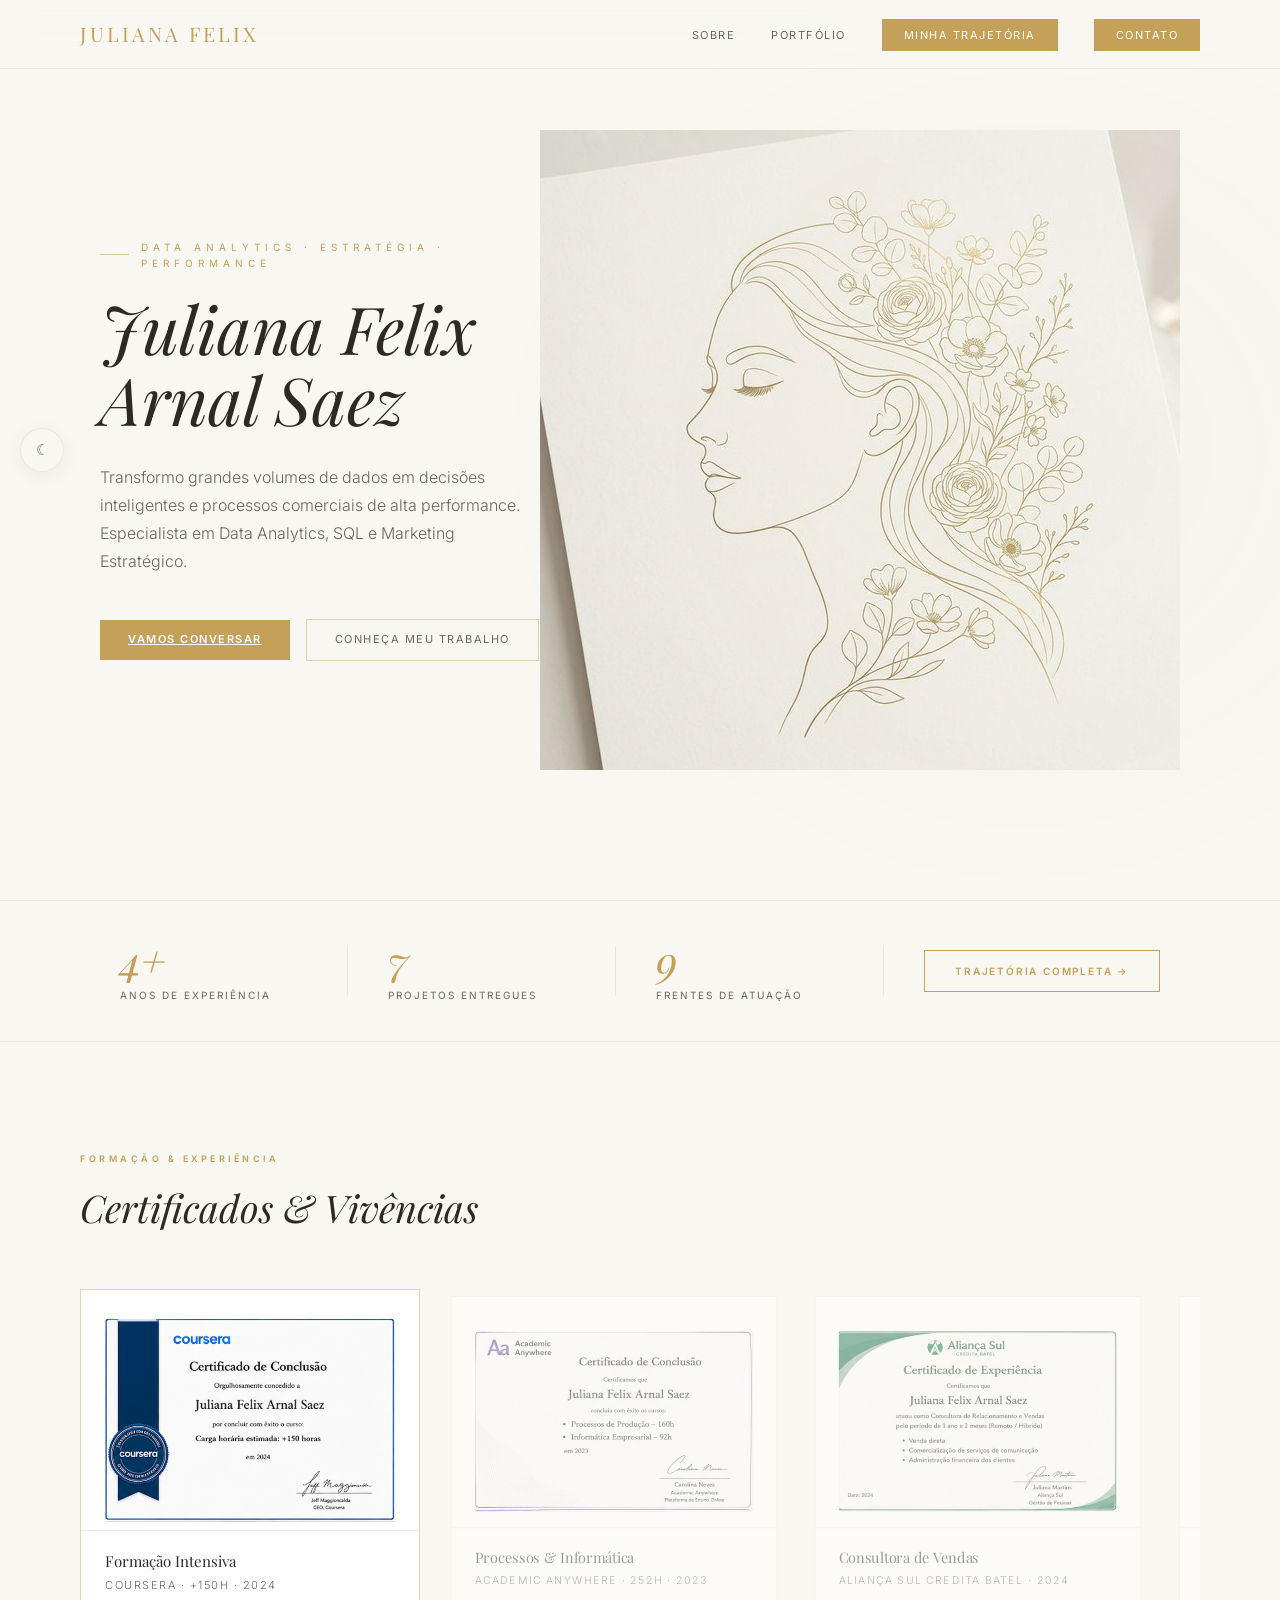
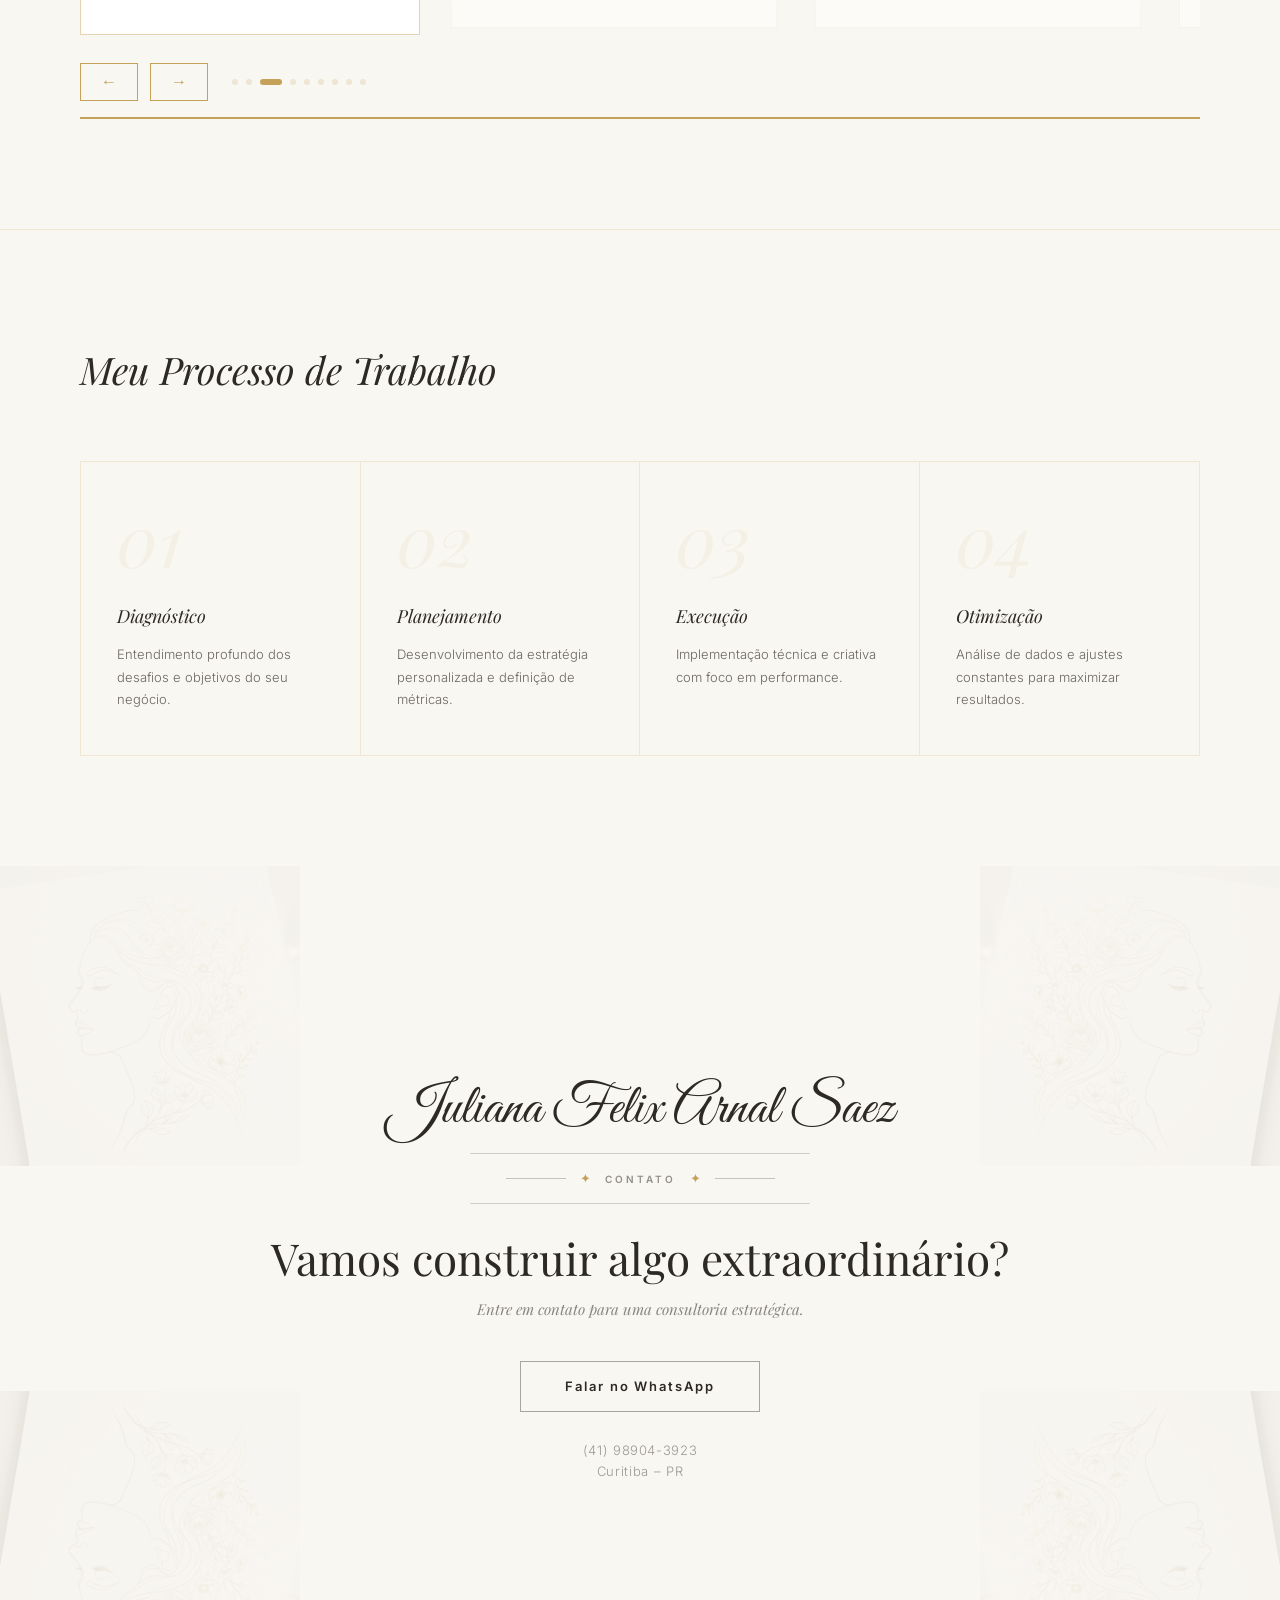
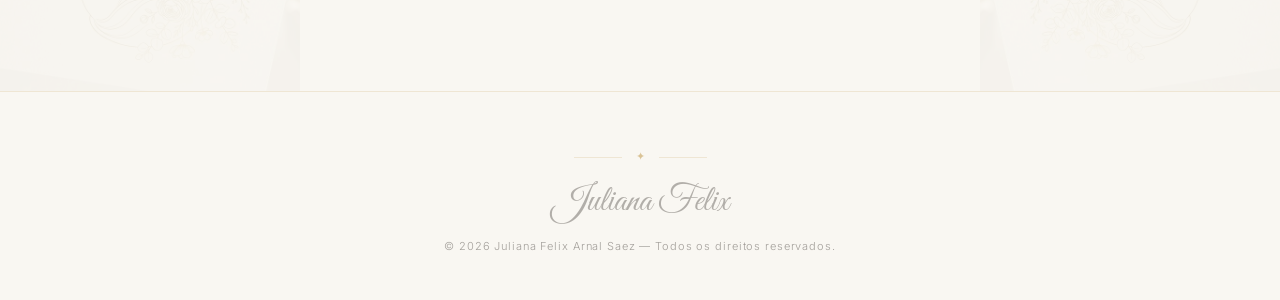
==== index.html @ a405912d "Initial commit: portfolio website Co-Authored-By: Claude Sonnet 4.6 <noreply@anthropic.com>" ====
<!DOCTYPE html>
<html lang="pt-br">
<head>
    <meta charset="UTF-8">
    <meta name="viewport" content="width=device-width, initial-scale=1.0">
    <title>Juliana Felix Arnal Saez | Data Analyst & Consultora Estratégica</title>
    <meta name="description" content="Portfólio Profissional de Juliana Felix Arnal Saez - Data Analyst, Marketing Digital e Operações Estratégicas.">
    
    <!-- Google Fonts -->
    <link rel="preconnect" href="https://fonts.googleapis.com">
    <link rel="preconnect" href="https://fonts.gstatic.com" crossorigin>
    <link href="https://fonts.googleapis.com/css2?family=Inter:wght@300;400;600&family=Playfair+Display:ital,wght@0,400;0,700;1,400&family=Great+Vibes&display=swap" rel="stylesheet">
    
    <link rel="stylesheet" href="style.css">
</head>
<body>
    <div id="preloader" class="preloader">
        <div class="preloader-panel">
            <div class="preloader-logo">JULIANA FELIX</div>
            <div class="preloader-art">
                <div class="preloader-ring"></div>
            </div>
            <h2 class="preloader-title">PORTFÓLIO</h2>
        </div>
    </div>
    <header id="header">
        <nav>
            <div class="logo">JULIANA FELIX</div>
            <ul class="nav-links">
                <li><a href="#" id="btn-sobre">Sobre</a></li>
                <li><a href="#" id="btn-portfolio">Portfólio</a></li>
                <li><a href="minha-trajetoria.html" class="btn-primary">Minha Trajetória</a></li>
                <li><a href="#contact" class="btn-primary">Contato</a></li>
            </ul>
            <div class="menu-toggle" id="mobile-menu">
                <span></span>
                <span></span>
                <span></span>
            </div>
        </nav>
    </header>
    <button id="theme-toggle" class="theme-toggle" aria-label="Alternar modo noturno">☾</button>

    <main>
        <!-- Hero Section -->
        <section id="home" class="hero">
            <div class="hero-content">
                <h2 class="subtitle">Data Analytics · Estratégia · Performance</h2>
                <h1>Juliana Felix Arnal Saez</h1>
                <p class="hero-description">Transformo grandes volumes de dados em decisões inteligentes e processos comerciais de alta performance. Especialista em Data Analytics, SQL e Marketing Estratégico.</p>
                <div class="hero-cta">
                    <a href="#contact" class="btn-primary">Vamos Conversar</a>
                    <a href="#" id="btn-atuacao-hero" class="btn-secondary">Conheça meu trabalho</a>
                </div>
            </div>
            <div class="hero-image">
                <img src="imagens/portfolio_bg_lineart.png" alt="Juliana Saez - Minimalist Art">
            </div>
        </section>

        <!-- Stats Banner -->
        <section id="about" class="stats-banner">
            <div class="container">
                <div class="stats-inner">
                    <div class="stat-item">
                        <span class="stat-number">4+</span>
                        <span class="stat-label">Anos de Experiência</span>
                    </div>
                    <div class="stat-divider"></div>
                    <div class="stat-item">
                        <span class="stat-number">7</span>
                        <span class="stat-label">Projetos Entregues</span>
                    </div>
                    <div class="stat-divider"></div>
                    <div class="stat-item">
                        <span class="stat-number">9</span>
                        <span class="stat-label">Frentes de Atuação</span>
                    </div>
                    <div class="stat-divider"></div>
                    <div class="stat-item stat-item--cta">
                        <a href="sobre.html" class="btn-about">Trajetória Completa &rarr;</a>
                    </div>
                </div>
            </div>
        </section>


        <!-- Projects Carousel Section -->
        <section id="projects" class="projects">
            <div class="container">
                <div class="section-header">
                    <span class="section-tag">Formação & Experiência</span>
                    <h2>Certificados & Vivências</h2>
                </div>
                <div class="carousel-container">
                    <div class="carousel-track" id="carousel-track">
                        <div class="carousel-slide" data-lightbox="imagens/image copy 9.png" data-caption="Google Data Analytics Professional Certificate">
                            <img src="imagens/image copy 9.png" alt="Google Data Analytics Professional Certificate">
                            <div class="slide-info">
                                <h3>Google Data Analytics</h3>
                                <p>Google · Professional Certificate · 2024</p>
                            </div>
                        </div>
                        <div class="carousel-slide" data-lightbox="imagens/image copy 2.png" data-caption="Power BI Avançado — 130,5h">
                            <img src="imagens/image copy 2.png" alt="Power BI Avançado">
                            <div class="slide-info">
                                <h3>Power BI Avançado</h3>
                                <p>Certificado · 130,5h · 2023</p>
                            </div>
                        </div>
                        <div class="carousel-slide" data-lightbox="imagens/image copy 10.png" data-caption="Formação Intensiva — Coursera +150h">
                            <img src="imagens/image copy 10.png" alt="Coursera — Formação Intensiva">
                            <div class="slide-info">
                                <h3>Formação Intensiva</h3>
                                <p>Coursera · +150h · 2024</p>
                            </div>
                        </div>
                        <div class="carousel-slide" data-lightbox="imagens/image copy 3.png" data-caption="Processos de Produção e Informática Empresarial">
                            <img src="imagens/image copy 3.png" alt="Processos de Produção e Informática Empresarial">
                            <div class="slide-info">
                                <h3>Processos & Informática</h3>
                                <p>Academic Anywhere · 252h · 2023</p>
                            </div>
                        </div>
                        <div class="carousel-slide" data-lightbox="imagens/image copy 5.png" data-caption="Consultora de Relacionamento e Vendas — Aliança Sul">
                            <img src="imagens/image copy 5.png" alt="Consultora de Relacionamento e Vendas — Aliança Sul">
                            <div class="slide-info">
                                <h3>Consultora de Vendas</h3>
                                <p>Aliança Sul Credita Batel · 2024</p>
                            </div>
                        </div>
                        <div class="carousel-slide" data-lightbox="imagens/image copy 6.png" data-caption="SDR & Atendimento Digital — AIBEAUTY">
                            <img src="imagens/image copy 6.png" alt="SDR e Atendimento — AIBEAUTY">
                            <div class="slide-info">
                                <h3>SDR & Atendimento Digital</h3>
                                <p>AIBEAUTY Inovação Online · 2024</p>
                            </div>
                        </div>
                        <div class="carousel-slide" data-lightbox="imagens/image copy 8.png" data-caption="Consultoria & Fechamento — ADB Turismo">
                            <img src="imagens/image copy 8.png" alt="Consultoria e Fechamento — ADB Turismo">
                            <div class="slide-info">
                                <h3>Consultoria & Fechamento</h3>
                                <p>ADB Turismo · Freelancer · 2024</p>
                            </div>
                        </div>
                        <div class="carousel-slide" data-lightbox="imagens/image copy 7.png" data-caption="Vendas Diretas — Jn Wave Company">
                            <img src="imagens/image copy 7.png" alt="Vendas Diretas — Jn Wave Company">
                            <div class="slide-info">
                                <h3>Vendas Diretas</h3>
                                <p>Jn Wave Company · Freelancer · 2024</p>
                            </div>
                        </div>
                        <div class="carousel-slide" data-lightbox="imagens/image copy 4.png" data-caption="Suporte Técnico — DBM Portão">
                            <img src="imagens/image copy 4.png" alt="Suporte Técnico — DBM Portão">
                            <div class="slide-info">
                                <h3>Suporte Técnico</h3>
                                <p>DBM Portão · 4 meses · 2024</p>
                            </div>
                        </div>
                    </div>
                    <div class="carousel-footer">
                        <div class="carousel-nav">
                            <button class="prev-btn" aria-label="Anterior">←</button>
                            <button class="next-btn" aria-label="Próximo">→</button>
                        </div>
                        <div class="carousel-dots" id="carousel-dots"></div>
                    </div>
                    <div class="carousel-progress-bar">
                        <div class="carousel-progress-fill" id="carousel-progress-fill"></div>
                    </div>
                </div>
            </div>
        </section>

        <!-- Process Section -->
        <section id="process" class="process">
            <div class="container">
                <div class="section-header">
                    <h2>Meu Processo de Trabalho</h2>
                </div>
                <div class="process-steps">
                    <div class="step">
                        <div class="step-number">01</div>
                        <h4>Diagnóstico</h4>
                        <p>Entendimento profundo dos desafios e objetivos do seu negócio.</p>
                    </div>
                    <div class="step">
                        <div class="step-number">02</div>
                        <h4>Planejamento</h4>
                        <p>Desenvolvimento da estratégia personalizada e definição de métricas.</p>
                    </div>
                    <div class="step">
                        <div class="step-number">03</div>
                        <h4>Execução</h4>
                        <p>Implementação técnica e criativa com foco em performance.</p>
                    </div>
                    <div class="step">
                        <div class="step-number">04</div>
                        <h4>Otimização</h4>
                        <p>Análise de dados e ajustes constantes para maximizar resultados.</p>
                    </div>
                </div>
            </div>
        </section>

        <!-- Contact Section -->
        <section id="contact" class="contact">
            <div class="contact-corner contact-corner--tl"></div>
            <div class="contact-corner contact-corner--tr"></div>
            <div class="contact-corner contact-corner--bl"></div>
            <div class="contact-corner contact-corner--br"></div>
            <div class="container">
                <div class="contact-card">
                    <p class="contact-signature">Juliana Felix Arnal Saez</p>
                    <div class="contact-rule"></div>
                    <div class="contact-ornament">
                        <span class="ornament-line"></span>
                        <span class="ornament-diamond">✦</span>
                        <span class="ornament-text">CONTATO</span>
                        <span class="ornament-diamond">✦</span>
                        <span class="ornament-line"></span>
                    </div>
                    <div class="contact-rule"></div>
                    <h2>Vamos construir algo extraordinário?</h2>
                    <p class="contact-subtitle">Entre em contato para uma consultoria estratégica.</p>
                    <div class="contact-links">
                        <a href="https://wa.me/5541989043923" class="btn-whatsapp">Falar no WhatsApp</a>
                        <div class="contact-info">
                            <p>(41) 98904-3923</p>
                            <p>Curitiba – PR</p>
                        </div>
                    </div>
                </div>
            </div>
        </section>
    </main>

    <footer class="site-footer">
        <div class="footer-inner">
            <div class="footer-ornament">
                <span class="ornament-line"></span>
                <span class="ornament-diamond">✦</span>
                <span class="ornament-line"></span>
            </div>
            <p class="footer-logo">Juliana Felix</p>
            <p class="footer-copy">&copy; 2026 Juliana Felix Arnal Saez &mdash; Todos os direitos reservados.</p>
        </div>
    </footer>

    <!-- Modal Sobre -->
    <div id="modal-sobre" class="modal-overlay sobre-overlay" role="dialog" aria-modal="true" aria-label="Sobre Juliana">
        <div class="sobre-panel">
            <button class="modal-close sobre-close" id="sobre-close" aria-label="Fechar">&times;</button>

            <!-- Hero -->
            <div class="sobre-hero sobre-anim">
                <span class="section-tag">Apresentação</span>
                <h1 class="sobre-name">Juliana Felix<br><em>Arnal Saez</em></h1>
                <p class="sobre-role">Data Analyst · Estrategista Comercial · Consultora</p>
                <p class="sobre-location">📍 Curitiba, PR</p>
                <div class="sobre-divider">
                    <span class="ornament-line"></span>
                    <span class="ornament-diamond">✦</span>
                    <span class="ornament-line"></span>
                </div>
            </div>

            <!-- Perfil -->
            <div class="sobre-section sobre-anim" style="--delay: 0.1s">
                <h2 class="sobre-section-title">Quem é Ju</h2>
                <p class="sobre-text">Profissional com uma combinação incomum: domina dados e tecnologia, mas nunca perdeu a habilidade de se conectar com pessoas. Analítica por natureza, detalhista por escolha e intensamente curiosa sobre como o mundo funciona.</p>
                <p class="sobre-text">Quando quer entender algo, raramente se satisfaz com respostas superficiais. Busca profundidade, avalia consequências antes de agir e toma decisões com cautela estratégica — uma postura que transforma informação em vantagem real.</p>
                <p class="sobre-text">Essa combinação entre <strong>sensibilidade interpessoal</strong> e <strong>raciocínio analítico</strong> é o que diferencia Ju no mercado: consegue tanto analisar um funil de dados quanto sustentar uma negociação difícil.</p>
            </div>

            <!-- Competências Técnicas -->
            <div class="sobre-section sobre-anim" style="--delay: 0.2s">
                <h2 class="sobre-section-title">Competências Técnicas</h2>
                <div class="sobre-tags">
                    <span class="sobre-tag sobre-tag--gold">Power BI Avançado</span>
                    <span class="sobre-tag sobre-tag--gold">Google Data Analytics</span>
                    <span class="sobre-tag">SQL & Banco de Dados</span>
                    <span class="sobre-tag">Excel Avançado</span>
                    <span class="sobre-tag">Python</span>
                    <span class="sobre-tag">ETL & Automação</span>
                    <span class="sobre-tag">Marketing Digital</span>
                    <span class="sobre-tag">Meta Ads · Google Ads</span>
                    <span class="sobre-tag">Canva & Design</span>
                    <span class="sobre-tag">CRM (Hubspot · Pipedrive)</span>
                </div>
            </div>

            <!-- Competências Humanas -->
            <div class="sobre-section sobre-anim" style="--delay: 0.3s">
                <h2 class="sobre-section-title">Competências Interpessoais</h2>
                <div class="sobre-tags">
                    <span class="sobre-tag sobre-tag--outline">Negociação & Persuasão</span>
                    <span class="sobre-tag sobre-tag--outline">SDR & Prospecção</span>
                    <span class="sobre-tag sobre-tag--outline">Retenção de Clientes</span>
                    <span class="sobre-tag sobre-tag--outline">Gestão de Relacionamento</span>
                    <span class="sobre-tag sobre-tag--outline">Análise de Objeções</span>
                    <span class="sobre-tag sobre-tag--outline">Suporte Técnico</span>
                    <span class="sobre-tag sobre-tag--outline">Cold Mail & Social Selling</span>
                </div>
            </div>

            <!-- Trajetória -->
            <div class="sobre-section sobre-anim" style="--delay: 0.4s">
                <h2 class="sobre-section-title">Trajetória Profissional</h2>
                <div class="stl">

                    <div class="stl-item stl-item--current">
                        <div class="stl-dot"></div>
                        <div class="stl-body">
                            <span class="stl-period">2024 — Presente</span>
                            <h4 class="stl-role">Data Analyst & Business Intelligence</h4>
                            <span class="stl-co">Consultoria Autônoma · Curitiba, PR</span>
                            <p>Dashboards em Power BI e Tableau, análise com SQL e Python, relatórios executivos e suporte à decisão baseada em dados.</p>
                            <div class="stl-chips"><span>Power BI</span><span>SQL</span><span>Tableau</span><span>Python</span></div>
                        </div>
                    </div>

                    <div class="stl-item">
                        <div class="stl-dot"></div>
                        <div class="stl-body">
                            <span class="stl-period">2024 · 1 ano e 2 meses</span>
                            <h4 class="stl-role">Consultora de Relacionamento e Vendas</h4>
                            <span class="stl-co">Aliança Sul Credita Batel · Curitiba, PR</span>
                            <p>Venda direta, comercialização de serviços de comunicação e administração financeira dos clientes.</p>
                            <div class="stl-chips"><span>Vendas</span><span>CRM</span><span>Financeiro</span></div>
                        </div>
                    </div>

                    <div class="stl-item">
                        <div class="stl-dot"></div>
                        <div class="stl-body">
                            <span class="stl-period">2024 · 7 meses</span>
                            <h4 class="stl-role">SDR & Atendimento Digital</h4>
                            <span class="stl-co">AIBEAUTY Inovação Online</span>
                            <p>Atendimento via chat, organização de leads, prospecção outbound e controle financeiro operacional.</p>
                            <div class="stl-chips"><span>SDR</span><span>Leads</span><span>Atendimento Digital</span></div>
                        </div>
                    </div>

                    <div class="stl-item">
                        <div class="stl-dot"></div>
                        <div class="stl-body">
                            <span class="stl-period">2024 · Freelancer</span>
                            <h4 class="stl-role">Consultoria & Fechamento</h4>
                            <span class="stl-co">ADB Turismo · Jn Wave Company</span>
                            <p>Consultoria de fechamento, cadastro de clientes e vendas diretas em turismo e varejo de moda.</p>
                            <div class="stl-chips"><span>Consultoria</span><span>Fechamento</span><span>E-commerce</span></div>
                        </div>
                    </div>

                    <div class="stl-item">
                        <div class="stl-dot"></div>
                        <div class="stl-body">
                            <span class="stl-period">2022 — 2024</span>
                            <h4 class="stl-role">Gestora de Vendas & Estratégia Comercial</h4>
                            <span class="stl-co">Setor Comercial · Curitiba, PR</span>
                            <p>Liderança de equipe SDR, playbook de vendas, gestão de pipeline no CRM. Taxa de fechamento elevada em mais de 30%.</p>
                            <div class="stl-chips"><span>Gestão</span><span>SDR</span><span>KPIs</span><span>CRM</span></div>
                        </div>
                    </div>

                    <div class="stl-item">
                        <div class="stl-dot"></div>
                        <div class="stl-body">
                            <span class="stl-period">2020 — 2022</span>
                            <h4 class="stl-role">Especialista em Marketing Digital</h4>
                            <span class="stl-co">Agência / Projetos Próprios</span>
                            <p>Campanhas pagas (Google Ads e Meta Ads), SEO, análise de performance e relatórios de ROI.</p>
                            <div class="stl-chips"><span>Google Ads</span><span>Meta Ads</span><span>SEO</span><span>Analytics</span></div>
                        </div>
                    </div>

                    <div class="stl-item">
                        <div class="stl-dot"></div>
                        <div class="stl-body">
                            <span class="stl-period">Contínuo</span>
                            <h4 class="stl-role">E-commerce & Marketplace</h4>
                            <span class="stl-co">Projetos próprios · Segmento Esportivo</span>
                            <p>Gestão de vendas online, otimização de anúncios em marketplaces (ML, Shopee, Amazon) e operações COD.</p>
                            <div class="stl-chips"><span>Marketplace</span><span>COD</span><span>Logística</span></div>
                        </div>
                    </div>

                    <div class="stl-item stl-item--last">
                        <div class="stl-dot"></div>
                        <div class="stl-body">
                            <span class="stl-period">Anterior</span>
                            <h4 class="stl-role">Retenção & Renegociação de Contratos</h4>
                            <span class="stl-co">Claro Brasil</span>
                            <p>Atendimento sob pressão, argumentação técnica e recuperação de clientes em risco de churn.</p>
                            <div class="stl-chips"><span>Retenção</span><span>Renegociação</span><span>Churn</span></div>
                        </div>
                    </div>

                </div>
            </div>

            <!-- Valores -->
            <div class="sobre-section sobre-anim" style="--delay: 0.5s">
                <h2 class="sobre-section-title">Valores & Forma de Pensar</h2>
                <div class="sobre-values">
                    <div class="value-card">
                        <span class="value-icon">◈</span>
                        <h4>Profundidade</h4>
                        <p>Prefere entender completamente a agir superficialmente. Cada decisão é precedida de análise real.</p>
                    </div>
                    <div class="value-card">
                        <span class="value-icon">◈</span>
                        <h4>Honestidade</h4>
                        <p>Valoriza crítica construtiva e transparência acima de validação vazia. Prefere a verdade difícil.</p>
                    </div>
                    <div class="value-card">
                        <span class="value-icon">◈</span>
                        <h4>Construção Sólida</h4>
                        <p>Pensa no longo prazo. Cada passo deve contribuir para algo maior e mais estável.</p>
                    </div>
                </div>
            </div>

            <!-- Lado pessoal -->
            <div class="sobre-section sobre-anim" style="--delay: 0.6s">
                <h2 class="sobre-section-title">Além do Trabalho</h2>
                <div class="sobre-personal">
                    <div class="personal-item">
                        <span class="personal-icon">🐱</span>
                        <div>
                            <h4>Tutora da Jujuzinha</h4>
                            <p>Apaixonada por gatos. Os animais ocupam um espaço especial na rotina e no coração.</p>
                        </div>
                    </div>
                    <div class="personal-item">
                        <span class="personal-icon">🎬</span>
                        <div>
                            <h4>Doramas & Histórias</h4>
                            <p>Fã de narrativas com profundidade emocional. Busca conexão e significado nas histórias que consome.</p>
                        </div>
                    </div>
                    <div class="personal-item">
                        <span class="personal-icon">🚀</span>
                        <div>
                            <h4>Ambição de Crescimento</h4>
                            <p>Tecnologia, trabalho remoto e independência financeira. A engenharia de software é o próximo horizonte.</p>
                        </div>
                    </div>
                </div>
            </div>

        </div>
    </div>

    <!-- Modal Portfólio / Quem Sou -->
    <div id="modal-portfolio" class="pf-overlay" role="dialog" aria-modal="true" aria-label="Portfólio Juliana Felix">
        <div class="pf-panel">
            <button class="pf-close" id="pf-close" aria-label="Fechar">&times;</button>

            <nav class="pf-sidebar">
                <div class="pf-sidebar-logo">JULIANA<br>FELIX</div>
                <ul class="pf-nav">
                    <li><a href="#pf-quem" class="pf-nav-link">Quem Sou</a></li>
                    <li><a href="#pf-skills" class="pf-nav-link">Especialidades</a></li>
                    <li><a href="#pf-timeline" class="pf-nav-link">Trajetória</a></li>
                    <li><a href="#pf-certs" class="pf-nav-link">Certificações</a></li>
                    <li><a href="#pf-valores" class="pf-nav-link">Valores</a></li>
                </ul>
                <a href="https://wa.me/5541989043923" class="pf-sidebar-cta" target="_blank">Falar no WhatsApp</a>
                <div class="pf-sidebar-info">
                    <span>Curitiba · PR</span>
                    <span>(41) 98904-3923</span>
                </div>
            </nav>

            <div class="pf-content" id="pf-content">

                <!-- Hero / Quem Sou -->
                <section class="pf-hero" id="pf-quem">
                    <div class="pf-hero-inner">

                        <!-- Foto -->
                        <div class="pf-hero-photo">
                            <div class="pf-photo-frame">
                                <img src="imagens/image copy.png" alt="Juliana Felix Arnal Saez" class="pf-photo">
                            </div>
                            <div class="pf-photo-caption">
                                <span class="pf-diamond">✦</span>
                                <span>Juliana Felix · Curitiba, PR</span>
                                <span class="pf-diamond">✦</span>
                            </div>
                        </div>

                        <!-- Texto -->
                        <div class="pf-hero-text">
                            <span class="pf-tag-label">Portfólio Profissional</span>
                            <h1 class="pf-name">Juliana Felix<br><em>Arnal Saez</em></h1>
                            <p class="pf-role">Data Analyst &nbsp;·&nbsp; Estrategista Comercial &nbsp;·&nbsp; Consultora</p>
                            <div class="pf-divider"><span></span><span class="pf-diamond">✦</span><span></span></div>
                            <p class="pf-bio">Profissional multidisciplinar com uma combinação incomum: domina dados e tecnologia, mas nunca perdeu a habilidade de se conectar com pessoas. Analítica por natureza, detalhista por escolha e intensamente curiosa sobre como o mundo funciona.</p>
                            <p class="pf-bio">Essa combinação entre <strong>sensibilidade interpessoal</strong> e <strong>raciocínio analítico</strong> é o diferencial: consegue tanto analisar um funil de dados quanto sustentar uma negociação difícil.</p>
                            <div class="pf-hero-facts">
                                <div class="pf-fact"><span class="pf-fact-icon">📍</span><span>Curitiba, PR</span></div>
                                <div class="pf-fact"><span class="pf-fact-icon">📞</span><span>(41) 98904-3923</span></div>
                                <div class="pf-fact"><span class="pf-fact-icon">🎓</span><span>Google Data Analytics · Microsoft Power BI</span></div>
                            </div>
                        </div>
                    </div>

                    <!-- Stats -->
                    <div class="pf-stats-row">
                        <div class="pf-stat"><span class="pf-stat-n">4+</span><span class="pf-stat-l">Anos de Experiência</span></div>
                        <div class="pf-stat"><span class="pf-stat-n">7</span><span class="pf-stat-l">Projetos Entregues</span></div>
                        <div class="pf-stat"><span class="pf-stat-n">9</span><span class="pf-stat-l">Frentes de Atuação</span></div>
                        <div class="pf-stat"><span class="pf-stat-n">5</span><span class="pf-stat-l">Certificações</span></div>
                    </div>
                </section>

                <!-- Especialidades -->
                <section class="pf-section" id="pf-skills">
                    <h2 class="pf-section-h">
                        <span class="pf-tag-label">Competências</span>
                        Especialidades & Ferramentas
                    </h2>

                    <div class="pf-block">
                        <h3 class="pf-sub-h">Domínio Técnico</h3>
                        <div class="pf-skill-bars">
                            <div class="pf-skill-row"><span class="pf-skill-name">SQL Avançado</span><div class="pf-skill-track"><div class="pf-skill-fill" data-w="90"></div></div><span class="pf-skill-pct">90%</span></div>
                            <div class="pf-skill-row"><span class="pf-skill-name">Power BI</span><div class="pf-skill-track"><div class="pf-skill-fill" data-w="88"></div></div><span class="pf-skill-pct">88%</span></div>
                            <div class="pf-skill-row"><span class="pf-skill-name">SDR & Vendas</span><div class="pf-skill-track"><div class="pf-skill-fill" data-w="87"></div></div><span class="pf-skill-pct">87%</span></div>
                            <div class="pf-skill-row"><span class="pf-skill-name">Data Analytics</span><div class="pf-skill-track"><div class="pf-skill-fill" data-w="85"></div></div><span class="pf-skill-pct">85%</span></div>
                            <div class="pf-skill-row"><span class="pf-skill-name">Marketing Digital</span><div class="pf-skill-track"><div class="pf-skill-fill" data-w="82"></div></div><span class="pf-skill-pct">82%</span></div>
                            <div class="pf-skill-row"><span class="pf-skill-name">Tableau</span><div class="pf-skill-track"><div class="pf-skill-fill" data-w="80"></div></div><span class="pf-skill-pct">80%</span></div>
                            <div class="pf-skill-row"><span class="pf-skill-name">Finanças Operacionais</span><div class="pf-skill-track"><div class="pf-skill-fill" data-w="75"></div></div><span class="pf-skill-pct">75%</span></div>
                            <div class="pf-skill-row"><span class="pf-skill-name">Python</span><div class="pf-skill-track"><div class="pf-skill-fill" data-w="70"></div></div><span class="pf-skill-pct">70%</span></div>
                        </div>
                    </div>

                    <div class="pf-block">
                        <h3 class="pf-sub-h">Ferramentas & Plataformas</h3>
                        <div class="pf-tags">
                            <span class="pf-tag pf-tag--gold">Power BI Avançado</span>
                            <span class="pf-tag pf-tag--gold">Google Data Analytics</span>
                            <span class="pf-tag">SQL & Banco de Dados</span>
                            <span class="pf-tag">Excel Avançado</span>
                            <span class="pf-tag">Python / Pandas</span>
                            <span class="pf-tag">ETL & Automação</span>
                            <span class="pf-tag">Meta Ads</span>
                            <span class="pf-tag">Google Ads</span>
                            <span class="pf-tag">Tableau</span>
                            <span class="pf-tag">Canva & Design</span>
                            <span class="pf-tag">HubSpot · Pipedrive</span>
                            <span class="pf-tag">PowerPoint</span>
                        </div>
                    </div>

                    <div class="pf-block">
                        <h3 class="pf-sub-h">Competências Interpessoais</h3>
                        <div class="pf-tags">
                            <span class="pf-tag pf-tag--outline">Negociação & Persuasão</span>
                            <span class="pf-tag pf-tag--outline">SDR & Prospecção Outbound</span>
                            <span class="pf-tag pf-tag--outline">Retenção de Clientes</span>
                            <span class="pf-tag pf-tag--outline">Gestão de Relacionamento</span>
                            <span class="pf-tag pf-tag--outline">Contorno de Objeções</span>
                            <span class="pf-tag pf-tag--outline">Suporte Técnico B2B</span>
                            <span class="pf-tag pf-tag--outline">Cold Mail & Social Selling</span>
                            <span class="pf-tag pf-tag--outline">Treinamento de Equipes</span>
                        </div>
                    </div>
                </section>

                <!-- Trajetória -->
                <section class="pf-section" id="pf-timeline">
                    <h2 class="pf-section-h">
                        <span class="pf-tag-label">Experiência</span>
                        Trajetória Profissional
                    </h2>

                    <div class="pf-exp">

                        <div class="pf-exp-item pf-exp-item--current">
                            <div class="pf-exp-dot"></div>
                            <div class="pf-exp-body">
                                <span class="pf-exp-period">2024 — Presente</span>
                                <h3 class="pf-exp-role">Data Analyst & Business Intelligence</h3>
                                <span class="pf-exp-co">Consultoria Autônoma · Curitiba, PR</span>
                                <p>Dashboards estratégicos em Power BI e Tableau. Análise com SQL e Python, relatórios executivos e suporte à decisão baseada em dados para clientes de diferentes setores.</p>
                                <div class="pf-exp-tags"><span>Power BI</span><span>SQL</span><span>Tableau</span><span>Python</span><span>Data Analytics</span></div>
                            </div>
                        </div>

                        <div class="pf-exp-item">
                            <div class="pf-exp-dot"></div>
                            <div class="pf-exp-body">
                                <span class="pf-exp-period">2024 · 1 ano e 2 meses</span>
                                <h3 class="pf-exp-role">Consultora de Relacionamento e Vendas</h3>
                                <span class="pf-exp-co">Aliança Sul Credita Batel · Curitiba, PR</span>
                                <p>Venda direta, comercialização de serviços de comunicação e administração financeira de clientes. Construção de carteira e estratégias de fechamento.</p>
                                <div class="pf-exp-tags"><span>Vendas</span><span>CRM</span><span>Relacionamento</span><span>Financeiro</span></div>
                            </div>
                        </div>

                        <div class="pf-exp-item">
                            <div class="pf-exp-dot"></div>
                            <div class="pf-exp-body">
                                <span class="pf-exp-period">2024 · 7 meses</span>
                                <h3 class="pf-exp-role">SDR & Atendimento Digital</h3>
                                <span class="pf-exp-co">AIBEAUTY Inovação Online</span>
                                <p>Prospecção outbound, organização de leads e controle financeiro operacional. Implementação de fluxos de qualificação e cadências de SDR.</p>
                                <div class="pf-exp-tags"><span>SDR</span><span>Prospecção</span><span>Leads</span><span>Atendimento Digital</span></div>
                            </div>
                        </div>

                        <div class="pf-exp-item">
                            <div class="pf-exp-dot"></div>
                            <div class="pf-exp-body">
                                <span class="pf-exp-period">2024 · Freelancer</span>
                                <h3 class="pf-exp-role">Consultoria & Fechamento</h3>
                                <span class="pf-exp-co">ADB Turismo · Jn Wave Company</span>
                                <p>Consultoria de fechamento e vendas diretas em turismo e varejo de moda. Gestão de operações COD e logística.</p>
                                <div class="pf-exp-tags"><span>Consultoria</span><span>Fechamento</span><span>E-commerce</span><span>COD</span></div>
                            </div>
                        </div>

                        <div class="pf-exp-item">
                            <div class="pf-exp-dot"></div>
                            <div class="pf-exp-body">
                                <span class="pf-exp-period">2022 — 2024</span>
                                <h3 class="pf-exp-role">Gestora de Vendas & Estratégia Comercial</h3>
                                <span class="pf-exp-co">Setor Comercial · Curitiba, PR</span>
                                <p>Liderança de equipe SDR, playbook de vendas e gestão de pipeline no CRM. Processos analíticos que elevaram a taxa de fechamento em mais de 30%.</p>
                                <div class="pf-exp-tags"><span>Gestão de Times</span><span>SDR</span><span>KPIs</span><span>CRM</span><span>Playbook</span></div>
                            </div>
                        </div>

                        <div class="pf-exp-item">
                            <div class="pf-exp-dot"></div>
                            <div class="pf-exp-body">
                                <span class="pf-exp-period">2020 — 2022</span>
                                <h3 class="pf-exp-role">Especialista em Marketing Digital</h3>
                                <span class="pf-exp-co">Agência / Projetos Próprios</span>
                                <p>Gestão de campanhas pagas (Google Ads e Meta Ads), SEO e análise de performance. Relatórios de ROI e otimização de funil com base em dados de comportamento.</p>
                                <div class="pf-exp-tags"><span>Google Ads</span><span>Meta Ads</span><span>SEO</span><span>Analytics</span><span>ROI</span></div>
                            </div>
                        </div>

                        <div class="pf-exp-item pf-exp-item--last">
                            <div class="pf-exp-dot"></div>
                            <div class="pf-exp-body">
                                <span class="pf-exp-period">Início de Carreira</span>
                                <h3 class="pf-exp-role">Retenção & Renegociação de Contratos</h3>
                                <span class="pf-exp-co">Claro Brasil</span>
                                <p>Atendimento sob pressão, argumentação técnica e recuperação de clientes em risco de churn. Base sólida em negociação que sustenta toda a trajetória.</p>
                                <div class="pf-exp-tags"><span>Retenção</span><span>Renegociação</span><span>Churn</span><span>Atendimento</span></div>
                            </div>
                        </div>

                    </div>
                </section>

                <!-- Certificações -->
                <section class="pf-section" id="pf-certs">
                    <h2 class="pf-section-h">
                        <span class="pf-tag-label">Formação</span>
                        Certificações & Educação
                    </h2>
                    <div class="pf-certs-grid">

                        <div class="pf-cert">
                            <div class="pf-cert-logo pf-cert-logo--g">G</div>
                            <div class="pf-cert-info">
                                <h3>Google Data Analytics</h3>
                                <span class="pf-cert-issuer">Google / Coursera · 2024</span>
                                <p>Certificação profissional cobrindo todo o ciclo de análise de dados: coleta, limpeza, análise, visualização e comunicação de insights com SQL, R e Tableau.</p>
                            </div>
                            <span class="pf-cert-badge">Certificado</span>
                        </div>

                        <div class="pf-cert">
                            <div class="pf-cert-logo pf-cert-logo--m">M</div>
                            <div class="pf-cert-info">
                                <h3>Power BI Avançado</h3>
                                <span class="pf-cert-issuer">Microsoft Learn · 130,5h · 2023</span>
                                <p>Modelagem de dados, linguagem DAX, criação de visuais interativos e publicação de relatórios no Power BI Service.</p>
                            </div>
                            <span class="pf-cert-badge">Certificado</span>
                        </div>

                        <div class="pf-cert">
                            <div class="pf-cert-logo pf-cert-logo--c">C</div>
                            <div class="pf-cert-info">
                                <h3>Formação Intensiva</h3>
                                <span class="pf-cert-issuer">Coursera · +150h · 2024</span>
                                <p>Programa intensivo cobrindo múltiplas disciplinas de tecnologia, dados e negócios com foco em aplicação prática no mercado.</p>
                            </div>
                            <span class="pf-cert-badge">Certificado</span>
                        </div>

                        <div class="pf-cert">
                            <div class="pf-cert-logo pf-cert-logo--a">A</div>
                            <div class="pf-cert-info">
                                <h3>Processos & Informática Empresarial</h3>
                                <span class="pf-cert-issuer">Academic Anywhere · 252h · 2023</span>
                                <p>Formação abrangente em processos de produção e ferramentas de informática aplicadas ao ambiente corporativo.</p>
                            </div>
                            <span class="pf-cert-badge">Certificado</span>
                        </div>

                        <div class="pf-cert">
                            <div class="pf-cert-logo pf-cert-logo--f">f</div>
                            <div class="pf-cert-info">
                                <h3>Meta Social Media Marketing</h3>
                                <span class="pf-cert-issuer">Meta / Coursera</span>
                                <p>Estratégia e gestão de anúncios Meta com foco em segmentação, criativo, análise de métricas e otimização de campanhas de performance.</p>
                            </div>
                            <span class="pf-cert-badge">Certificado</span>
                        </div>

                    </div>
                </section>

                <!-- Valores & Pessoal -->
                <section class="pf-section" id="pf-valores">
                    <h2 class="pf-section-h">
                        <span class="pf-tag-label">Identidade</span>
                        Valores & Forma de Pensar
                    </h2>
                    <div class="pf-values-grid">
                        <div class="pf-value"><span class="pf-value-icon">◈</span><h4>Profundidade</h4><p>Prefere entender completamente a agir superficialmente. Cada decisão é precedida de análise real e mapeamento de consequências.</p></div>
                        <div class="pf-value"><span class="pf-value-icon">◈</span><h4>Honestidade</h4><p>Valoriza crítica construtiva e transparência acima de validação vazia. Prefere a verdade difícil à confortável ilusão.</p></div>
                        <div class="pf-value"><span class="pf-value-icon">◈</span><h4>Construção Sólida</h4><p>Pensa no longo prazo. Cada passo deve contribuir para algo maior, mais estável e de impacto duradouro.</p></div>
                        <div class="pf-value"><span class="pf-value-icon">◈</span><h4>Ambição com Propósito</h4><p>Tecnologia, trabalho remoto e independência financeira são metas concretas. Engenharia de software é o próximo horizonte.</p></div>
                    </div>

                    <div class="pf-personal">
                        <div class="pf-personal-item"><span class="pf-personal-icon">🐱</span><div><h4>Tutora da Jujuzinha</h4><p>Apaixonada por gatos. Os animais ocupam um espaço especial na rotina e no coração.</p></div></div>
                        <div class="pf-personal-item"><span class="pf-personal-icon">🎬</span><div><h4>Doramas & Histórias</h4><p>Fã de narrativas com profundidade emocional. Busca conexão e significado nas histórias que consome.</p></div></div>
                        <div class="pf-personal-item"><span class="pf-personal-icon">🚀</span><div><h4>Ambição de Crescimento</h4><p>Tecnologia, trabalho remoto e independência financeira. A engenharia de software é o próximo horizonte.</p></div></div>
                    </div>

                    <div class="pf-footer-cta">
                        <div class="pf-divider"><span></span><span class="pf-diamond">✦</span><span></span></div>
                        <h3>Vamos construir algo extraordinário?</h3>
                        <a href="https://wa.me/5541989043923" class="btn-primary" target="_blank" style="display:inline-block;margin-top:20px;font-size:12px;letter-spacing:2px;">Falar no WhatsApp</a>
                    </div>
                </section>

            </div>
        </div>
    </div>

    <!-- Lightbox -->
    <div id="lightbox" class="lightbox-overlay" role="dialog" aria-modal="true">
        <button class="lightbox-close" id="lightbox-close" aria-label="Fechar">&times;</button>
        <img id="lightbox-img" src="" alt="">
        <p id="lightbox-caption" class="lightbox-caption"></p>
    </div>


    <script src="script.js"></script>
</body>
</html>
---- style.css ----
:root {
    --bg-color: #F9F7F2;
    --primary: #C5A059;
    --primary-dark: #A68446;
    --text-main: #2D2926;
    --text-muted: #6B6661;
    --white: #FFFFFF;
    --border: rgba(197, 160, 89, 0.2);
    --transition: all 0.4s cubic-bezier(0.165, 0.84, 0.44, 1);
}

* {
    margin: 0;
    padding: 0;
    box-sizing: border-box;
}

html {
    scroll-behavior: smooth;
}

body {
    background-color: var(--bg-color);
    color: var(--text-main);
    font-family: 'Inter', sans-serif;
    line-height: 1.6;
    font-weight: 300;
}

h1, h2, h3, h4 {
    font-family: 'Playfair Display', serif;
    font-weight: 400;
    color: var(--text-main);
}

.container {
    max-width: 1200px;
    margin: 0 auto;
    padding: 0 40px;
}

/* ── Preloader ────────────────────────────────────── */
.preloader {
    position: fixed;
    inset: 0;
    z-index: 9999;
    background: #110f0d;
    display: flex;
    align-items: center;
    justify-content: center;
    transition: opacity 0.6s ease, visibility 0.6s ease;
}

.preloader.hidden {
    opacity: 0;
    visibility: hidden;
    pointer-events: none;
}

.preloader-panel {
    text-align: center;
}

.preloader-logo {
    font-family: 'Playfair Display', serif;
    font-size: 13px;
    letter-spacing: 0.4em;
    color: rgba(197, 160, 89, 0.6);
    text-transform: uppercase;
    margin-bottom: 28px;
}

.preloader-art {
    width: 48px;
    height: 48px;
    margin: 0 auto 24px;
}

.preloader-ring {
    width: 48px;
    height: 48px;
    border: 1px solid rgba(197, 160, 89, 0.15);
    border-top-color: #C5A059;
    border-radius: 50%;
    animation: spin 1.2s linear infinite;
}

@keyframes spin {
    to { transform: rotate(360deg); }
}

.preloader-title {
    font-family: 'Inter', sans-serif;
    font-size: 10px;
    letter-spacing: 0.5em;
    color: rgba(255, 255, 255, 0.2);
    font-weight: 300;
}

/* ── Header & Nav ─────────────────────────────────── */
header {
    position: fixed;
    top: 0;
    left: 0;
    width: 100%;
    z-index: 1000;
    padding: 18px 0;
    background: rgba(249, 247, 242, 0.88);
    backdrop-filter: blur(16px);
    -webkit-backdrop-filter: blur(16px);
    border-bottom: 1px solid var(--border);
    transition: var(--transition);
}

nav {
    max-width: 1200px;
    margin: 0 auto;
    display: flex;
    justify-content: space-between;
    align-items: center;
    padding: 0 40px;
}

.logo {
    font-family: 'Playfair Display', serif;
    font-size: 20px;
    letter-spacing: 3px;
    color: var(--primary);
    text-transform: uppercase;
}

.nav-links {
    display: flex;
    list-style: none;
    align-items: center;
    gap: 36px;
}

.nav-links .btn-primary {
    padding: 9px 22px;
    border-radius: 0;
}

.nav-links a {
    text-decoration: none;
    color: var(--text-muted);
    font-size: 11px;
    text-transform: uppercase;
    letter-spacing: 1.5px;
    transition: color 0.25s ease;
    font-weight: 400;
}

.nav-links a:hover {
    color: var(--primary);
}

.btn-primary {
    background-color: var(--primary);
    color: var(--white) !important;
    padding: 11px 28px;
    border-radius: 0;
    transition: background-color 0.25s ease;
    font-size: 11px;
    letter-spacing: 1.5px;
    text-transform: uppercase;
    font-weight: 600;
}

.btn-primary:hover {
    background-color: var(--primary-dark);
}

.menu-toggle {
    display: none;
}

.theme-toggle {
    position: fixed;
    left: 20px;
    top: 50%;
    transform: translateY(-50%);
    width: 44px;
    height: 44px;
    border: 1px solid rgba(197, 160, 89, 0.2);
    border-radius: 50%;
    background-color: var(--bg-color);
    color: var(--text-muted);
    display: grid;
    place-items: center;
    z-index: 1200;
    cursor: pointer;
    transition: var(--transition);
    font-size: 15px;
    box-shadow: 0 4px 20px rgba(0, 0, 0, 0.06);
}

.theme-toggle:hover {
    background-color: var(--primary);
    color: var(--white);
    border-color: var(--primary);
}

body.dark-mode {
    --bg-color: #110f0d;
    --primary: #d2b573;
    --primary-dark: #ac8a3b;
    --text-main: #f6f1e7;
    --text-muted: #c9c2b9;
    --white: #faf7f2;
    --border: rgba(210, 181, 115, 0.18);
    background-color: #110f0d;
    color: var(--text-main);
}

body.dark-mode header {
    background: rgba(17, 14, 10, 0.96);
    border-bottom-color: rgba(210, 181, 115, 0.12);
}

body.dark-mode .preloader {
    background: #110f0d;
}

body.dark-mode .stats-banner {
    background: #110f0d;
    border-color: rgba(210, 181, 115, 0.12);
}

body.dark-mode .process {
    background: #110f0d;
    border-top-color: rgba(210, 181, 115, 0.12);
}

body.dark-mode .step {
    border-right-color: rgba(210, 181, 115, 0.1);
    border-bottom-color: rgba(210, 181, 115, 0.1);
}

body.dark-mode .step:hover {
    background: rgba(197, 160, 89, 0.04);
}

body.dark-mode .step h4,
body.dark-mode .step p {
    color: var(--text-main);
}

body.dark-mode .step p {
    color: var(--text-muted);
}

body.dark-mode .nav-links a {
    color: var(--text-main);
}

body.dark-mode .nav-links a:hover,
body.dark-mode .nav-links a:hover {
    color: var(--primary);
}

body.dark-mode .btn-secondary {
    border-color: rgba(210, 181, 115, 0.6);
    color: var(--text-main);
}

body.dark-mode .btn-secondary:hover {
    background-color: var(--primary);
    color: var(--white);
}

body.dark-mode .content-details,
body.dark-mode .trajectory-card,
body.dark-mode .service-card {
    background-color: #181511;
}

body.dark-mode .services {
    background-color: #14110f;
}

body.dark-mode .service-card:hover {
    background-color: #221f1b;
}

body.dark-mode .internal-hero {
    background: linear-gradient(180deg, rgba(210, 181, 115, 0.08) 0%, rgba(17, 14, 10, 0) 100%);
}

body.dark-mode .theme-toggle {
    background-color: #1c1915;
    color: var(--white);
    border-color: rgba(210, 181, 115, 0.25);
}

/* ── Hero Section ─────────────────────────────────── */
.hero {
    height: 100vh;
    min-height: 700px;
    display: flex;
    align-items: center;
    justify-content: space-between;
    padding: 0 100px;
    overflow: hidden;
    position: relative;
}

.hero::before {
    content: '';
    position: absolute;
    inset: 0;
    background: radial-gradient(ellipse 60% 80% at 80% 50%, rgba(197, 160, 89, 0.04) 0%, transparent 70%);
    pointer-events: none;
}

.hero-content {
    flex: 1;
    max-width: 580px;
    position: relative;
    z-index: 1;
}

.subtitle {
    text-transform: uppercase;
    font-size: 10px;
    letter-spacing: 5px;
    color: var(--primary);
    margin-bottom: 22px;
    display: flex;
    align-items: center;
    gap: 12px;
    font-family: 'Inter', sans-serif;
    font-weight: 400;
}

.subtitle::before {
    content: '';
    display: block;
    width: 32px;
    height: 1px;
    background: var(--primary);
    opacity: 0.6;
}

.hero h1 {
    font-size: 66px;
    line-height: 1.08;
    margin-bottom: 28px;
    font-family: 'Playfair Display', serif;
    font-weight: 400;
    font-style: italic;
    color: var(--text-main);
}

.hero-description {
    font-size: 16px;
    color: var(--text-muted);
    margin-bottom: 44px;
    line-height: 1.75;
    max-width: 480px;
    font-weight: 300;
}

.hero-cta {
    display: flex;
    gap: 16px;
    align-items: center;
}

.btn-secondary {
    border: 1px solid rgba(197, 160, 89, 0.45);
    padding: 11px 28px;
    text-decoration: none;
    color: var(--text-muted);
    transition: all 0.25s ease;
    font-size: 11px;
    letter-spacing: 1.5px;
    text-transform: uppercase;
    font-family: 'Inter', sans-serif;
    font-weight: 400;
}

.btn-secondary:hover {
    border-color: var(--primary);
    color: var(--primary);
}

.hero-image {
    flex: 1;
    display: flex;
    justify-content: flex-end;
    position: relative;
    z-index: 1;
}

.hero-image img {
    max-height: 78vh;
    opacity: 0.75;
    mix-blend-mode: multiply;
}

body.dark-mode .hero-image img {
    mix-blend-mode: normal;
    opacity: 0.55;
}

/* ── Sections Common ──────────────────────────────── */
section {
    padding: 110px 0;
    opacity: 0;
}

section.fade-in {
    opacity: 1;
}

.section-tag {
    text-transform: uppercase;
    font-size: 9px;
    letter-spacing: 3.5px;
    color: var(--primary);
    display: block;
    margin-bottom: 12px;
    font-family: 'Inter', sans-serif;
    font-weight: 600;
}

.section-header h2 {
    font-size: 38px;
    margin-bottom: 50px;
    font-style: italic;
}

/* Skills Tags (Visual Spans on About) */
.skills-tags {
    display: flex;
    flex-wrap: wrap;
    gap: 10px;
    margin-top: 30px;
}

.skills-tags span {
    border: 1px solid var(--border);
    padding: 6px 16px;
    font-size: 12px;
    text-transform: uppercase;
    letter-spacing: 1px;
    color: var(--primary);
    background-color: rgba(197, 160, 89, 0.03);
    border-radius: 0;
}

/* Services Tag Cloud (Nuvem de Serviços) — Editorial Dark Stage */
.services-tag-cloud {
    display: flex;
    flex-wrap: wrap;
    gap: 14px 18px;
    justify-content: center;
    align-items: center;
    max-width: 900px;
    margin: 50px auto 0 auto;
    padding: 0 10px 20px;
}

.cloud-tag {
    text-decoration: none;
    border-radius: 2px;
    color: rgba(255, 255, 255, 0.5);
    transition: all 0.35s cubic-bezier(0.165, 0.84, 0.44, 1);
    background-color: transparent;
    display: inline-block;
    line-height: 1.3;
    position: relative;
    overflow: hidden;
}

.cloud-tag::after {
    content: '';
    position: absolute;
    bottom: 0;
    left: 0;
    width: 0;
    height: 1px;
    background-color: var(--primary);
    transition: width 0.4s cubic-bezier(0.165, 0.84, 0.44, 1);
}

.cloud-tag:hover::after {
    width: 100%;
}

.cloud-tag:hover {
    color: #C5A059 !important;
    transform: translateY(-3px);
    text-shadow: 0 0 20px rgba(197, 160, 89, 0.4);
}

.cloud-tag.size-lg {
    font-size: 26px;
    font-weight: 300;
    padding: 10px 20px;
    color: rgba(255, 255, 255, 0.85);
    font-family: 'Playfair Display', serif;
    letter-spacing: 0.5px;
}

.cloud-tag.size-md {
    font-size: 13px;
    font-weight: 400;
    padding: 8px 16px;
    color: rgba(255, 255, 255, 0.45);
    font-family: 'Inter', sans-serif;
    text-transform: uppercase;
    letter-spacing: 2px;
    border: 1px solid rgba(197, 160, 89, 0.2);
}

.cloud-tag.size-sm {
    font-size: 10px;
    font-weight: 300;
    padding: 6px 12px;
    color: rgba(255, 255, 255, 0.28);
    font-family: 'Inter', sans-serif;
    text-transform: uppercase;
    letter-spacing: 2.5px;
    border: 1px solid rgba(197, 160, 89, 0.08);
}

/* Internal Pages Styling */
.internal-page {
    background-color: var(--bg-color);
}

.internal-page header {
    background: rgba(249, 247, 242, 0.95);
}

.internal-hero {
    padding: 160px 0 60px 0;
    background: linear-gradient(180deg, rgba(197, 160, 89, 0.06) 0%, rgba(249, 247, 242, 0) 100%);
    border-bottom: 1px solid var(--border);
    opacity: 1 !important; /* Prevenir problemas com fade-in */
    transform: none !important;
}

.internal-hero .section-tag {
    font-weight: 600;
    margin-bottom: 15px;
}

.internal-hero h1 {
    font-size: 48px;
    margin-bottom: 20px;
    line-height: 1.2;
}

.internal-hero .hero-description {
    font-size: 18px;
    color: var(--text-muted);
    max-width: 800px;
    margin-bottom: 0;
}

.content-details {
    padding: 80px 0;
    background-color: var(--white);
    opacity: 1 !important; /* Prevenir problemas com fade-in */
    transform: none !important;
}

.details-grid {
    max-width: 850px;
    margin: 0 auto;
}

.details-text {
    font-size: 16px;
    color: var(--text-main);
    line-height: 1.8;
    font-weight: 300;
}

.details-text h3 {
    font-size: 24px;
    margin-top: 45px;
    margin-bottom: 15px;
    color: var(--text-main);
    font-family: 'Playfair Display', serif;
    display: flex;
    align-items: center;
    gap: 12px;
}

.details-text h3::before {
    content: "";
    display: inline-block;
    width: 6px;
    height: 6px;
    background-color: var(--primary);
    border-radius: 50%;
}

.details-text p {
    margin-bottom: 25px;
    color: var(--text-muted);
}

.details-text ul {
    margin-bottom: 35px;
    list-style-type: none;
}

.details-text ul li {
    margin-bottom: 12px;
    position: relative;
    padding-left: 24px;
    color: var(--text-muted);
}

.details-text ul li::before {
    content: "·";
    color: var(--primary);
    font-weight: bold;
    position: absolute;
    left: 0;
    font-size: 24px;
    top: -4px;
}

.details-text .highlight-box {
    background-color: var(--bg-color);
    border-left: 4px solid var(--primary);
    padding: 30px;
    margin: 40px 0;
}

.details-text .highlight-box h4 {
    font-size: 15px;
    margin-bottom: 12px;
    font-weight: 600;
    color: var(--text-main);
    font-family: 'Inter', sans-serif;
    text-transform: uppercase;
    letter-spacing: 1px;
}

.details-text .highlight-box p {
    margin-bottom: 0;
    font-style: italic;
    font-size: 15px;
}

.trajectory-grid {
    display: grid;
    grid-template-columns: repeat(3, minmax(220px, 1fr));
    gap: 24px;
    margin-top: 25px;
}

.trajectory-card {
    border: 1px solid rgba(197, 160, 89, 0.15);
    background-color: var(--bg-color);
    padding: 22px;
    display: flex;
    flex-direction: column;
    gap: 16px;
}

.trajectory-card img {
    width: 100%;
    height: 180px;
    object-fit: cover;
    display: block;
}

.trajectory-card strong {
    font-size: 16px;
    color: var(--text-main);
    display: block;
}

.video-wrapper {
    position: relative;
    padding-bottom: 56.25%;
    height: 0;
    overflow: hidden;
    border: 1px solid rgba(197, 160, 89, 0.15);
    border-radius: 6px;
    margin-bottom: 40px;
}

.video-wrapper iframe,
.video-wrapper video {
    position: absolute;
    top: 0;
    left: 0;
    width: 100%;
    height: 100%;
}

.back-nav {
    margin-top: 60px;
    border-top: 1px solid var(--border);
    padding-top: 40px;
}

.trajectory-grid {
    display: grid;
    grid-template-columns: repeat(3, minmax(220px, 1fr));
    gap: 24px;
    margin-top: 25px;
}

.trajectory-card {
    border: 1px solid rgba(197, 160, 89, 0.15);
    background-color: var(--bg-color);
    padding: 22px;
    display: flex;
    flex-direction: column;
    gap: 16px;
}

.trajectory-card img {
    width: 100%;
    height: 180px;
    object-fit: cover;
    display: block;
}

.trajectory-card strong {
    font-size: 16px;
    color: var(--text-main);
    display: block;
}

.video-wrapper {
    position: relative;
    padding-bottom: 56.25%;
    height: 0;
    overflow: hidden;
    border: 1px solid rgba(197, 160, 89, 0.15);
    border-radius: 6px;
    margin-bottom: 40px;
}

.video-wrapper iframe,
.video-wrapper video {
    position: absolute;
    top: 0;
    left: 0;
    width: 100%;
    height: 100%;
}

/* Services */
.services {
    background-color: #1A1714;
    padding-top: 100px;
    padding-bottom: 120px;
}

.services .section-header {
    text-align: left;
    margin-bottom: 60px;
    border-bottom: 1px solid rgba(197, 160, 89, 0.15);
    padding-bottom: 30px;
    display: flex;
    justify-content: space-between;
    align-items: flex-end;
}

.services .section-tag {
    color: var(--primary);
    opacity: 0.8;
}

.services .section-header h2 {
    color: rgba(255, 255, 255, 0.92);
    font-size: 42px;
    margin-bottom: 0;
}

.services .section-header p {
    color: rgba(255, 255, 255, 0.35);
    font-size: 13px;
    max-width: 280px;
    text-align: right;
    line-height: 1.6;
}

.services .section-actions {
    margin-top: 30px;
}

.services-grid {
    display: grid;
    grid-template-columns: repeat(3, 1fr);
    gap: 1px;
    border: 1px solid rgba(197, 160, 89, 0.1);
    background-color: rgba(197, 160, 89, 0.1);
}

.service-card {
    padding: 40px 36px;
    background-color: #1A1714;
    text-decoration: none;
    transition: background-color 0.35s ease;
    display: flex;
    flex-direction: column;
    position: relative;
    overflow: hidden;
}

.service-card::before {
    content: '';
    position: absolute;
    bottom: 0;
    left: 0;
    width: 0;
    height: 2px;
    background: var(--primary);
    transition: width 0.5s cubic-bezier(0.165, 0.84, 0.44, 1);
}

.service-card:hover {
    background-color: #211F1A;
    transform: none;
    border-color: transparent;
}

.service-card:hover::before {
    width: 100%;
}

.card-icon {
    font-family: 'Playfair Display', serif;
    font-size: 13px;
    color: rgba(197, 160, 89, 0.4);
    margin-bottom: 30px;
    letter-spacing: 2px;
    font-style: italic;
}

.service-card h3 {
    font-size: 20px;
    margin-bottom: 14px;
    color: rgba(255, 255, 255, 0.85);
    font-weight: 400;
    transition: color 0.3s ease;
}

.service-card:hover h3 {
    color: var(--primary);
}

.service-card p {
    font-size: 13px;
    color: rgba(255, 255, 255, 0.35);
    line-height: 1.7;
    flex-grow: 1;
    margin-bottom: 0;
}

.card-arrow {
    display: inline-block;
    margin-top: 28px;
    color: rgba(197, 160, 89, 0.35);
    font-size: 18px;
    transition: all 0.35s ease;
    transform: translateX(0);
}

.service-card:hover .card-arrow {
    color: var(--primary);
    transform: translateX(6px);
}

/* Projects Carousel */
.projects {
    overflow: hidden;
}

.carousel-container {
    position: relative;
    width: 100%;
    overflow: hidden;
}

.carousel-track {
    display: flex;
    transition: transform 0.65s cubic-bezier(0.25, 0.46, 0.45, 0.94);
}

.carousel-slide {
    min-width: 340px;
    margin-right: 24px;
    position: relative;
    border: 1px solid var(--border);
    background: var(--white);
    display: flex;
    flex-direction: column;
    opacity: 0.45;
    transform: scale(0.96);
    transition: opacity 0.55s ease, transform 0.55s ease, border-color 0.55s ease;
}

.carousel-slide.is-active {
    opacity: 1;
    transform: scale(1);
    border-color: rgba(197, 160, 89, 0.45);
}

body.dark-mode .carousel-slide {
    background: #211F1A;
}

.carousel-slide img {
    width: 100%;
    height: 240px;
    object-fit: contain;
    padding: 20px 24px 0;
    background: var(--white);
    transition: opacity 0.3s ease;
}

body.dark-mode .carousel-slide img {
    background: #211F1A;
}

.carousel-slide:hover img {
    opacity: 0.85;
}

.slide-info {
    padding: 18px 24px 22px;
    background: var(--white);
    border-top: 1px solid var(--border);
}

body.dark-mode .slide-info {
    background: #211F1A;
}

.slide-info h3 {
    font-size: 15px;
    font-family: 'Playfair Display', serif;
    color: var(--text-main);
    margin-bottom: 4px;
}

.slide-info p {
    font-size: 11px;
    color: var(--text-muted);
    text-transform: uppercase;
    letter-spacing: 1.5px;
    margin: 0;
}

.carousel-footer {
    display: flex;
    align-items: center;
    gap: 24px;
    margin-top: 28px;
}

.carousel-nav {
    display: flex;
    gap: 12px;
    flex-shrink: 0;
}

.carousel-nav button {
    background: none;
    border: 1px solid var(--primary);
    color: var(--primary);
    padding: 10px 20px;
    cursor: pointer;
    transition: var(--transition);
    font-size: 16px;
    line-height: 1;
}

.carousel-nav button:hover {
    background: var(--primary);
    color: var(--white);
}

.carousel-dots {
    display: flex;
    align-items: center;
    gap: 8px;
}

.carousel-dot {
    width: 6px;
    height: 6px;
    border-radius: 3px;
    background: rgba(197, 160, 89, 0.2);
    cursor: pointer;
    border: none;
    padding: 0;
    transition: width 0.35s ease, background 0.35s ease;
}

.carousel-dot.is-active {
    width: 22px;
    background: var(--primary);
}

.carousel-progress-bar {
    height: 2px;
    background: rgba(197, 160, 89, 0.1);
    margin-top: 16px;
    overflow: hidden;
}

.carousel-progress-fill {
    height: 100%;
    width: 0%;
    background: var(--primary);
}

.carousel-progress-fill.is-animating {
    animation: carouselProgress 1s linear forwards;
}

@keyframes carouselProgress {
    from { width: 0% }
    to   { width: 100% }
}

/* ── Process ──────────────────────────────────────── */
.process {
    background: var(--bg-color);
    border-top: 1px solid var(--border);
}

.process .section-header h2 {
    margin-bottom: 0;
}

.process-steps {
    display: grid;
    grid-template-columns: repeat(4, 1fr);
    gap: 0;
    margin-top: 60px;
    border: 1px solid var(--border);
}

.step {
    position: relative;
    padding: 40px 36px 44px;
    border-right: 1px solid var(--border);
    transition: background 0.3s ease;
    overflow: hidden;
}

.step:last-child {
    border-right: none;
}

.step:hover {
    background: rgba(197, 160, 89, 0.03);
}

.step::after {
    content: '';
    position: absolute;
    bottom: 0;
    left: 0;
    width: 0;
    height: 2px;
    background: var(--primary);
    transition: width 0.4s cubic-bezier(0.165, 0.84, 0.44, 1);
}

.step:hover::after {
    width: 100%;
}

.step-number {
    font-family: 'Playfair Display', serif;
    font-size: 72px;
    color: rgba(197, 160, 89, 0.08);
    line-height: 1;
    margin-bottom: 28px;
    font-style: italic;
    display: block;
    transition: color 0.3s ease;
}

.step:hover .step-number {
    color: rgba(197, 160, 89, 0.18);
}

.step h4 {
    font-family: 'Playfair Display', serif;
    font-size: 18px;
    font-style: italic;
    font-weight: 400;
    color: var(--text-main);
    margin-bottom: 12px;
}

.step p {
    font-size: 13px;
    color: var(--text-muted);
    line-height: 1.75;
}

/* Contact */
.contact {
    position: relative;
    overflow: hidden;
    background-color: #F9F7F2;
    transition: background-color 0.4s ease;
}

body.dark-mode .contact {
    background-color: #1A1714;
}

.contact-corner {
    position: absolute;
    width: 300px;
    height: 300px;
    background-image: url('imagens/portfolio_bg_lineart.png');
    background-size: cover;
    background-repeat: no-repeat;
    opacity: 0.1;
    pointer-events: none;
    z-index: 0;
    filter: none;
    transition: filter 0.4s ease, opacity 0.4s ease;
}

body.dark-mode .contact-corner {
    filter: invert(1);
    opacity: 0.07;
}

.contact-corner--tl { top: 0; left: 0; }
.contact-corner--tr { top: 0; right: 0; transform: scaleX(-1); }
.contact-corner--bl { bottom: 0; left: 0; transform: scaleY(-1); }
.contact-corner--br { bottom: 0; right: 0; transform: scale(-1); }

.contact-card {
    background-color: transparent;
    color: #2D2926;
    padding: 100px 80px;
    text-align: center;
    position: relative;
    z-index: 1;
    transition: color 0.4s ease;
}

body.dark-mode .contact-card {
    color: #f6f1e7;
}

.contact-signature {
    font-family: 'Great Vibes', cursive;
    font-size: 56px;
    color: #2D2926;
    line-height: 1.2;
    margin-bottom: 10px;
    font-weight: 400;
    transition: color 0.4s ease;
}

body.dark-mode .contact-signature {
    color: #f6f1e7;
}

.contact-rule {
    width: 340px;
    height: 1px;
    background: rgba(45, 41, 38, 0.2);
    margin: 10px auto;
    transition: background 0.4s ease;
}

body.dark-mode .contact-rule {
    background: rgba(246, 241, 231, 0.2);
}

.contact-ornament {
    display: flex;
    align-items: center;
    justify-content: center;
    gap: 14px;
    margin: 14px 0;
}

.ornament-line {
    display: block;
    width: 60px;
    height: 1px;
    background: rgba(45, 41, 38, 0.25);
    transition: background 0.4s ease;
}

body.dark-mode .ornament-line {
    background: rgba(246, 241, 231, 0.25);
}

.ornament-diamond {
    color: #C5A059;
    font-size: 13px;
}

.ornament-text {
    font-family: 'Inter', sans-serif;
    font-size: 10px;
    letter-spacing: 0.3em;
    color: rgba(45, 41, 38, 0.5);
    font-weight: 600;
    transition: color 0.4s ease;
}

body.dark-mode .ornament-text {
    color: rgba(246, 241, 231, 0.5);
}

.contact-card h2 {
    font-family: 'Playfair Display', serif;
    color: #2D2926;
    font-size: 44px;
    font-weight: 400;
    margin: 28px 0 12px;
    line-height: 1.2;
    transition: color 0.4s ease;
}

body.dark-mode .contact-card h2 {
    color: rgba(246, 241, 231, 0.92);
}

.contact-subtitle {
    font-size: 15px;
    color: rgba(45, 41, 38, 0.55);
    margin-bottom: 10px;
    font-style: italic;
    font-family: 'Playfair Display', serif;
    transition: color 0.4s ease;
}

body.dark-mode .contact-subtitle {
    color: rgba(246, 241, 231, 0.5);
}

.btn-whatsapp {
    display: inline-block;
    margin-top: 30px;
    background-color: transparent;
    color: #2D2926;
    padding: 14px 44px;
    text-decoration: none;
    font-weight: 600;
    font-family: 'Inter', sans-serif;
    font-size: 13px;
    letter-spacing: 0.15em;
    border: 1.5px solid rgba(45, 41, 38, 0.4);
    transition: all 0.3s ease;
}

.btn-whatsapp:hover {
    background-color: #2D2926;
    border-color: #2D2926;
    color: #F9F7F2;
}

body.dark-mode .btn-whatsapp {
    color: #f6f1e7;
    border-color: rgba(246, 241, 231, 0.4);
}

body.dark-mode .btn-whatsapp:hover {
    background-color: var(--primary);
    border-color: var(--primary);
    color: #1A1714;
}

.contact-info {
    margin-top: 28px;
    font-size: 13px;
    color: rgba(45, 41, 38, 0.45);
    font-family: 'Inter', sans-serif;
    letter-spacing: 0.05em;
    transition: color 0.4s ease;
}

body.dark-mode .contact-info {
    color: rgba(246, 241, 231, 0.35);
}

/* ── Stats Banner (index.html) ────────────────────── */
.stats-banner {
    padding: 0 !important;
    opacity: 1 !important;
    border-top: 1px solid var(--border);
    border-bottom: 1px solid var(--border);
    background: var(--bg-color);
}

.stats-inner {
    display: flex;
    align-items: center;
}

.stat-item {
    flex: 1;
    padding: 38px 40px;
    display: flex;
    flex-direction: column;
    gap: 6px;
}

.stat-item--cta {
    align-items: flex-end;
    justify-content: center;
}

.stat-number {
    font-family: 'Playfair Display', serif;
    font-size: 42px;
    font-weight: 400;
    font-style: italic;
    color: var(--primary);
    line-height: 1;
}

.stat-label {
    font-family: 'Inter', sans-serif;
    font-size: 10px;
    letter-spacing: 2px;
    text-transform: uppercase;
    color: var(--text-muted);
    font-weight: 400;
}

.stat-divider {
    width: 1px;
    height: 50px;
    background: var(--border);
    flex-shrink: 0;
}

.btn-about {
    display: inline-block;
    padding: 12px 30px;
    border: 1px solid var(--primary);
    color: var(--primary);
    text-decoration: none;
    font-family: 'Inter', sans-serif;
    font-size: 10px;
    font-weight: 600;
    letter-spacing: 0.18em;
    text-transform: uppercase;
    transition: all 0.25s ease;
    white-space: nowrap;
}

.btn-about:hover {
    background-color: var(--primary);
    color: var(--white);
}

/* ─────────────────────────────────────────────────────────
   SOBRE — HERO
───────────────────────────────────────────────────────── */
.sobre-hero {
    position: relative;
    padding: 100px 0 80px;
    overflow: hidden;
    border-bottom: 1px solid var(--border);
}

.sobre-hero-bg {
    position: absolute;
    inset: 0;
    background-image: url('imagens/portfolio_bg_lineart.png');
    background-size: 420px;
    background-repeat: no-repeat;
    background-position: right -60px top -40px;
    opacity: 0.06;
    pointer-events: none;
}

.sobre-hero-inner {
    display: grid;
    grid-template-columns: 1fr auto;
    gap: 60px;
    align-items: center;
}

.sobre-hero-text h1 {
    font-size: 46px;
    line-height: 1.15;
    margin: 16px 0 20px;
}

.sobre-hero-tags {
    display: flex;
    flex-wrap: wrap;
    gap: 8px;
    margin-top: 28px;
}

.sobre-hero-tags span {
    border: 1px solid var(--border);
    padding: 5px 14px;
    font-size: 11px;
    text-transform: uppercase;
    letter-spacing: 0.1em;
    color: var(--primary);
}

.sobre-hero-signature {
    text-align: center;
    padding: 32px 40px;
    border: 1px solid var(--border);
    min-width: 280px;
}

.sig-cursive {
    font-family: 'Great Vibes', cursive;
    font-size: 40px;
    color: var(--text-main);
    line-height: 1.2;
    margin-bottom: 10px;
}

.sig-rule {
    height: 1px;
    background: var(--border);
    margin: 10px 0;
}

.sig-label {
    font-family: 'Inter', sans-serif;
    font-size: 10px;
    letter-spacing: 0.2em;
    color: var(--text-muted);
    text-transform: uppercase;
}

/* ─────────────────────────────────────────────────────────
   SOBRE — BIO
───────────────────────────────────────────────────────── */
.sobre-bio {
    padding: 80px 0;
    border-bottom: 1px solid var(--border);
}

.sobre-bio-grid {
    display: grid;
    grid-template-columns: 1fr 340px;
    gap: 60px;
    align-items: start;
}

.sobre-bio-left h2 {
    font-size: 34px;
    margin: 12px 0 24px;
}

.sobre-bio-left p {
    font-size: 15px;
    line-height: 1.8;
    color: var(--text-muted);
    margin-bottom: 16px;
}

.sobre-bio-left p strong {
    color: var(--text-main);
    font-weight: 600;
}

.sobre-bio-card {
    border: 1px solid var(--border);
    padding: 36px 30px;
    text-align: center;
    background: rgba(197, 160, 89, 0.02);
}

.bio-card-ornament {
    color: var(--primary);
    font-size: 14px;
    margin: 0 0 20px;
}

.bio-card-ornament:last-child {
    margin: 20px 0 0;
}

.bio-facts {
    list-style: none;
    padding: 0;
    margin: 0;
    text-align: left;
}

.bio-facts li {
    display: flex;
    flex-direction: column;
    padding: 12px 0;
    border-bottom: 1px solid var(--border);
    gap: 3px;
}

.bio-facts li:last-child { border-bottom: none; }

.bio-fact-label {
    font-size: 10px;
    letter-spacing: 0.15em;
    text-transform: uppercase;
    color: var(--primary);
    font-family: 'Inter', sans-serif;
    font-weight: 600;
}

.bio-fact-value {
    font-size: 13px;
    color: var(--text-main);
    font-family: 'Inter', sans-serif;
}

/* ─────────────────────────────────────────────────────────
   SOBRE — SKILLS GRID
───────────────────────────────────────────────────────── */
.sobre-skills {
    padding: 80px 0;
    border-bottom: 1px solid var(--border);
}

.skills-grid-full {
    display: grid;
    grid-template-columns: repeat(4, 1fr);
    gap: 1px;
    background: var(--border);
    border: 1px solid var(--border);
    margin-top: 48px;
}

.skill-card-full {
    background: var(--bg-color);
    padding: 36px 28px;
    transition: background 0.3s ease;
}

.skill-card-full:hover {
    background: rgba(197, 160, 89, 0.04);
}

.skill-card-icon {
    width: 40px;
    height: 40px;
    color: var(--primary);
    margin-bottom: 18px;
}

.skill-card-icon svg {
    width: 100%;
    height: 100%;
}

.skill-card-full h3 {
    font-size: 16px;
    font-family: 'Playfair Display', serif;
    margin-bottom: 10px;
    color: var(--text-main);
}

.skill-card-full p {
    font-size: 13px;
    line-height: 1.7;
    color: var(--text-muted);
    margin-bottom: 20px;
}

.skill-level {
    height: 2px;
    background: var(--border);
    margin-bottom: 6px;
}

.skill-bar {
    height: 100%;
    background: var(--primary);
    transition: width 1s ease;
}

.skill-level-label {
    font-size: 10px;
    letter-spacing: 0.12em;
    text-transform: uppercase;
    color: var(--primary);
    font-family: 'Inter', sans-serif;
}

/* ─────────────────────────────────────────────────────────
   SOBRE — TIMELINE
───────────────────────────────────────────────────────── */
.sobre-timeline {
    padding: 80px 0;
    border-bottom: 1px solid var(--border);
}

.timeline {
    margin-top: 48px;
    position: relative;
}

.timeline-item {
    display: grid;
    grid-template-columns: 24px 1fr;
    gap: 32px;
    margin-bottom: 0;
}

.timeline-marker {
    display: flex;
    flex-direction: column;
    align-items: center;
    padding-top: 6px;
}

.timeline-dot {
    width: 10px;
    height: 10px;
    border: 2px solid var(--primary);
    background: var(--bg-color);
    border-radius: 50%;
    flex-shrink: 0;
    z-index: 1;
}

.timeline-line {
    flex: 1;
    width: 1px;
    background: var(--border);
    margin-top: 8px;
}

.timeline-content {
    padding-bottom: 48px;
}

.timeline-item--last .timeline-content {
    padding-bottom: 0;
}

.timeline-date {
    font-size: 11px;
    letter-spacing: 0.15em;
    text-transform: uppercase;
    color: var(--primary);
    font-family: 'Inter', sans-serif;
    font-weight: 600;
}

.timeline-content h3 {
    font-size: 20px;
    font-family: 'Playfair Display', serif;
    margin: 8px 0 4px;
    color: var(--text-main);
}

.timeline-company {
    font-size: 13px;
    color: var(--text-muted);
    font-style: italic;
    margin-bottom: 12px !important;
}

.timeline-content p {
    font-size: 14px;
    line-height: 1.75;
    color: var(--text-muted);
    margin-bottom: 16px;
}

.timeline-tags {
    display: flex;
    flex-wrap: wrap;
    gap: 8px;
}

.timeline-tags span {
    border: 1px solid var(--border);
    padding: 4px 12px;
    font-size: 10px;
    text-transform: uppercase;
    letter-spacing: 0.1em;
    color: var(--primary);
}

/* ─────────────────────────────────────────────────────────
   SOBRE — CERTIFICAÇÕES
───────────────────────────────────────────────────────── */
.sobre-certs {
    padding: 80px 0;
    border-bottom: 1px solid var(--border);
}

.certs-grid {
    display: grid;
    grid-template-columns: repeat(3, 1fr);
    gap: 24px;
    margin-top: 48px;
}

.cert-card {
    border: 1px solid var(--border);
    padding: 32px 28px;
    display: flex;
    flex-direction: column;
    gap: 16px;
    position: relative;
    transition: border-color 0.3s ease;
}

.cert-card:hover {
    border-color: var(--primary);
}

.cert-logo {
    width: 44px;
    height: 44px;
    border-radius: 50%;
    display: flex;
    align-items: center;
    justify-content: center;
    font-family: 'Inter', sans-serif;
    font-weight: 700;
    font-size: 18px;
    color: white;
}

.cert-logo--google  { background: #4285F4; }
.cert-logo--microsoft { background: #107C10; }
.cert-logo--meta    { background: #1877F2; }

.cert-info h3 {
    font-size: 16px;
    font-family: 'Playfair Display', serif;
    margin-bottom: 4px;
}

.cert-issuer {
    font-size: 11px;
    letter-spacing: 0.1em;
    text-transform: uppercase;
    color: var(--primary);
    font-family: 'Inter', sans-serif;
    margin-bottom: 10px;
}

.cert-info p {
    font-size: 13px;
    line-height: 1.7;
    color: var(--text-muted);
}

.cert-badge {
    position: absolute;
    top: 20px;
    right: 20px;
    font-size: 10px;
    letter-spacing: 0.1em;
    text-transform: uppercase;
    color: var(--primary);
    border: 1px solid var(--primary);
    padding: 3px 10px;
    font-family: 'Inter', sans-serif;
}

/* ─────────────────────────────────────────────────────────
   SOBRE — PROJETOS
───────────────────────────────────────────────────────── */
.sobre-projects {
    padding: 80px 0;
    border-bottom: 1px solid var(--border);
}

.projects-showcase {
    display: grid;
    grid-template-columns: repeat(3, 1fr);
    gap: 24px;
    margin-top: 48px;
}

.project-showcase-card {
    text-decoration: none;
    color: inherit;
    display: flex;
    flex-direction: column;
    border: 1px solid var(--border);
    transition: border-color 0.3s ease;
    overflow: hidden;
}

.project-showcase-card:hover {
    border-color: var(--primary);
}

.project-showcase-img {
    position: relative;
    overflow: hidden;
    aspect-ratio: 16/9;
}

.project-showcase-img img {
    width: 100%;
    height: 100%;
    object-fit: cover;
    transition: transform 0.5s ease;
    display: block;
}

.project-showcase-card:hover .project-showcase-img img {
    transform: scale(1.04);
}

.project-showcase-overlay {
    position: absolute;
    inset: 0;
    background: rgba(45, 41, 38, 0.7);
    display: flex;
    align-items: center;
    justify-content: center;
    opacity: 0;
    transition: opacity 0.3s ease;
}

.project-showcase-card:hover .project-showcase-overlay {
    opacity: 1;
}

.project-showcase-overlay span {
    color: white;
    font-family: 'Inter', sans-serif;
    font-size: 13px;
    letter-spacing: 0.1em;
    text-transform: uppercase;
}

.project-showcase-info {
    padding: 24px;
    flex: 1;
}

.project-showcase-tag {
    font-size: 10px;
    letter-spacing: 0.15em;
    text-transform: uppercase;
    color: var(--primary);
    font-family: 'Inter', sans-serif;
    font-weight: 600;
}

.project-showcase-info h3 {
    font-size: 17px;
    font-family: 'Playfair Display', serif;
    margin: 8px 0 10px;
    color: var(--text-main);
}

.project-showcase-info p {
    font-size: 13px;
    line-height: 1.7;
    color: var(--text-muted);
}

/* ─────────────────────────────────────────────────────────
   RESPONSIVE — SOBRE
───────────────────────────────────────────────────────── */
@media (max-width: 1024px) {
    .skills-grid-full { grid-template-columns: repeat(2, 1fr); }
    .sobre-hero-inner { grid-template-columns: 1fr; }
    .sobre-hero-signature { display: none; }
}

@media (max-width: 768px) {
    .sobre-bio-grid { grid-template-columns: 1fr; }
    .skills-grid-full { grid-template-columns: 1fr; }
    .certs-grid { grid-template-columns: 1fr; }
    .projects-showcase { grid-template-columns: 1fr; }
    .sobre-hero-text h1 { font-size: 32px; }
    .about-minimal-inner { flex-direction: column; align-items: flex-start; }
}

/* ── Footer ───────────────────────────────────────── */
.site-footer {
    padding: 56px 0 44px;
    text-align: center;
    border-top: 1px solid var(--border);
}

.footer-inner {
    display: flex;
    flex-direction: column;
    align-items: center;
    gap: 18px;
}

.footer-ornament {
    display: flex;
    align-items: center;
    gap: 14px;
}

.footer-ornament .ornament-line {
    width: 48px;
    height: 1px;
    background: var(--border);
    display: block;
}

.footer-ornament .ornament-diamond {
    color: var(--primary);
    font-size: 11px;
    opacity: 0.6;
}

.footer-logo {
    font-family: 'Great Vibes', cursive;
    font-size: 36px;
    color: var(--text-muted);
    font-weight: 400;
    line-height: 1;
    opacity: 0.5;
}

.footer-copy {
    font-family: 'Inter', sans-serif;
    font-size: 11px;
    color: var(--text-muted);
    letter-spacing: 0.08em;
    opacity: 0.6;
}

.fade-in {
    animation: fadeIn 1s ease forwards;
}

@keyframes fadeIn {
    from {
        opacity: 0;
        transform: translateY(20px);
    }
    to {
        opacity: 1;
        transform: translateY(0);
    }
}

@media (max-width: 968px) {
    .nav-links {
        display: none;
        flex-direction: column;
        position: absolute;
        top: 100%;
        left: 0;
        width: 100%;
        background: var(--bg-color);
        padding: 40px;
        border-bottom: 1px solid var(--border);
    }
    .nav-links.active {
        display: flex;
    }
    .menu-toggle {
        display: block;
        cursor: pointer;
    }
    .menu-toggle span {
        display: block;
        width: 25px;
        height: 2px;
        background: var(--primary);
        margin: 5px 0;
        transition: 0.3s;
    }
    .menu-toggle.active span:nth-child(1) { transform: rotate(45deg) translate(5px, 5px); }
    .menu-toggle.active span:nth-child(2) { opacity: 0; }
    .menu-toggle.active span:nth-child(3) { transform: rotate(-45deg) translate(5px, -5px); }
    
    .hero {
        flex-direction: column;
        height: auto;
        padding-top: 150px;
        padding-left: 40px;
        padding-right: 40px;
        text-align: center;
    }
    .subtitle {
        justify-content: center;
    }
    .hero-image {
        justify-content: center;
        margin-top: 40px;
    }
    .hero h1 {
        font-size: 48px;
    }
    .hero-description {
        margin-left: auto;
        margin-right: auto;
    }
    .hero-cta {
        justify-content: center;
    }
    .stats-inner {
        flex-wrap: wrap;
    }
    .stat-item {
        flex: 1 1 40%;
        padding: 28px 32px;
    }
    .stat-item--cta {
        flex: 1 1 100%;
        align-items: center;
        padding-top: 0;
        padding-bottom: 32px;
    }
    .stat-divider {
        display: none;
    }
    .process-steps {
        grid-template-columns: 1fr 1fr;
    }
    .step {
        border-bottom: 1px solid var(--border);
    }
    .services-grid {
        grid-template-columns: repeat(2, 1fr);
    }
    .services .section-header {
        flex-direction: column;
        align-items: flex-start;
        gap: 12px;
    }
    .services .section-header p {
        text-align: left;
        max-width: 100%;
    }
}

@media (max-width: 768px) {
    .trajectory-grid {
        grid-template-columns: 1fr;
    }
}

@media (max-width: 480px) {
    .process-steps {
        grid-template-columns: 1fr;
    }
    .services-grid {
        grid-template-columns: 1fr;
    }
    .hero h1 {
        font-size: 38px;
    }
    .stat-item {
        flex: 1 1 100%;
    }
}

/* ── Responsividade: Carrossel ──────────────────────── */
@media (max-width: 768px) {
    .carousel-slide {
        min-width: 280px;
        margin-right: 16px;
    }
    .carousel-slide img {
        height: 190px;
    }
    .carousel-footer {
        flex-wrap: wrap;
        gap: 16px;
    }
}

@media (max-width: 480px) {
    .carousel-slide {
        min-width: 240px;
    }
    .carousel-slide img {
        height: 160px;
    }
    .carousel-dots {
        gap: 6px;
    }
    .carousel-dot {
        width: 5px;
        height: 5px;
    }
    .carousel-dot.is-active {
        width: 16px;
    }
}

/* ── Responsividade: Modal Atuação ──────────────────── */
@media (max-width: 600px) {
    .modal-panel {
        padding: 32px 20px 28px;
        width: 95%;
    }
    .modal-header h2 {
        font-size: 26px;
    }
    .modal-services-grid {
        grid-template-columns: 1fr 1fr;
        gap: 8px;
    }
    .msb-title {
        font-size: 14px;
    }
}

@media (max-width: 380px) {
    .modal-services-grid {
        grid-template-columns: 1fr;
    }
}

/* ── Responsividade: Lightbox ───────────────────────── */
@media (max-width: 600px) {
    .lightbox-overlay {
        padding: 60px 16px 24px;
    }
    #lightbox-img {
        max-height: 75vh;
    }
    .lightbox-caption {
        font-size: 10px;
        text-align: center;
    }
}

/* ── Responsividade: Contato ────────────────────────── */
@media (max-width: 768px) {
    .contact-card {
        padding: 70px 32px;
    }
    .contact-card h2 {
        font-size: 32px;
    }
    .contact-signature {
        font-size: 42px;
    }
    .contact-rule {
        width: 100%;
        max-width: 280px;
    }
}

/* ── Lightbox ──────────────────────────────────────── */
.lightbox-overlay {
    position: fixed;
    inset: 0;
    z-index: 3000;
    background: rgba(10, 9, 8, 0.92);
    backdrop-filter: blur(8px);
    -webkit-backdrop-filter: blur(8px);
    display: flex;
    flex-direction: column;
    align-items: center;
    justify-content: center;
    opacity: 0;
    pointer-events: none;
    transition: opacity 0.35s ease;
    padding: 40px;
}

.lightbox-overlay.is-open {
    opacity: 1;
    pointer-events: all;
}

#lightbox-img {
    max-width: 90vw;
    max-height: 80vh;
    object-fit: contain;
    box-shadow: 0 30px 80px rgba(0,0,0,0.6);
    transform: scale(0.94);
    transition: transform 0.35s ease;
}

.lightbox-overlay.is-open #lightbox-img {
    transform: scale(1);
}

.lightbox-caption {
    margin-top: 18px;
    font-family: 'Inter', sans-serif;
    font-size: 12px;
    letter-spacing: 1.5px;
    text-transform: uppercase;
    color: rgba(255,255,255,0.45);
}

.lightbox-close {
    position: fixed;
    top: 20px;
    right: 28px;
    background: transparent;
    border: none;
    color: rgba(255,255,255,0.4);
    font-size: 32px;
    cursor: pointer;
    line-height: 1;
    transition: color 0.2s ease;
    z-index: 3001;
}

.lightbox-close:hover {
    color: var(--primary);
}

.carousel-slide {
    cursor: pointer;
}

.carousel-slide img {
    transition: opacity 0.3s ease;
}

.carousel-slide:hover img {
    opacity: 0.85;
}

/* ── Modal Atuação ─────────────────────────────────── */
.modal-overlay {
    position: fixed;
    inset: 0;
    z-index: 2000;
    background: rgba(10, 9, 8, 0.85);
    backdrop-filter: blur(6px);
    -webkit-backdrop-filter: blur(6px);
    display: flex;
    align-items: center;
    justify-content: center;
    opacity: 0;
    pointer-events: none;
    transition: opacity 0.4s cubic-bezier(0.165, 0.84, 0.44, 1);
}

.modal-overlay.is-open {
    opacity: 1;
    pointer-events: all;
}

.modal-panel {
    background: #1A1714;
    border: 1px solid rgba(197, 160, 89, 0.15);
    width: 90%;
    max-width: 860px;
    max-height: 90vh;
    overflow-y: auto;
    padding: 56px 56px 48px;
    position: relative;
    transform: translateY(24px);
    transition: transform 0.4s cubic-bezier(0.165, 0.84, 0.44, 1);
}

.modal-overlay.is-open .modal-panel {
    transform: translateY(0);
}

.modal-close {
    position: absolute;
    top: 20px;
    right: 24px;
    background: transparent;
    border: none;
    color: rgba(255, 255, 255, 0.35);
    font-size: 28px;
    cursor: pointer;
    line-height: 1;
    transition: color 0.2s ease;
}

.modal-close:hover {
    color: var(--primary);
}

.modal-header {
    margin-bottom: 44px;
    border-bottom: 1px solid rgba(197, 160, 89, 0.15);
    padding-bottom: 28px;
}

.modal-header .section-tag {
    color: var(--primary);
    opacity: 0.8;
    display: block;
    margin-bottom: 10px;
}

.modal-header h2 {
    color: rgba(255, 255, 255, 0.92);
    font-size: 36px;
    margin-bottom: 10px;
}

.modal-header p {
    color: rgba(255, 255, 255, 0.35);
    font-size: 13px;
}

.modal-services-grid {
    display: grid;
    grid-template-columns: repeat(3, 1fr);
    gap: 12px;
}

.modal-service-btn {
    display: flex;
    flex-direction: column;
    gap: 6px;
    padding: 22px 20px;
    border: 1px solid rgba(197, 160, 89, 0.12);
    background: transparent;
    text-decoration: none;
    transition: background 0.3s ease, border-color 0.3s ease;
    position: relative;
    overflow: hidden;
}

.modal-service-btn::after {
    content: '';
    position: absolute;
    bottom: 0;
    left: 0;
    width: 0;
    height: 2px;
    background: var(--primary);
    transition: width 0.4s cubic-bezier(0.165, 0.84, 0.44, 1);
}

.modal-service-btn:hover {
    background: rgba(197, 160, 89, 0.05);
    border-color: rgba(197, 160, 89, 0.35);
}

.modal-service-btn:hover::after {
    width: 100%;
}

.msb-tag {
    font-family: 'Inter', sans-serif;
    font-size: 9px;
    font-weight: 400;
    text-transform: uppercase;
    letter-spacing: 2px;
    color: var(--primary);
    opacity: 0.7;
}

.msb-title {
    font-family: 'Playfair Display', serif;
    font-size: 16px;
    font-weight: 400;
    color: rgba(255, 255, 255, 0.82);
    line-height: 1.3;
}

@media (max-width: 768px) {
    .modal-panel {
        padding: 40px 24px 36px;
    }
    .modal-services-grid {
        grid-template-columns: repeat(2, 1fr);
    }
}

@media (max-width: 480px) {
    .modal-services-grid {
        grid-template-columns: 1fr;
    }
    .modal-header h2 {
        font-size: 28px;
    }
}

/* ── Modal Sobre ───────────────────────────────────── */
.sobre-overlay {
    position: fixed;
    inset: 0;
    z-index: 2500;
    background: rgba(8, 7, 6, 0.88);
    backdrop-filter: blur(10px);
    -webkit-backdrop-filter: blur(10px);
    display: flex;
    align-items: flex-start;
    justify-content: center;
    overflow-y: auto;
    opacity: 0;
    pointer-events: none;
    transition: opacity 0.5s ease;
    padding: 60px 20px;
}

.sobre-overlay.is-open {
    opacity: 1;
    pointer-events: all;
}

.sobre-panel {
    background: var(--bg-color);
    width: 100%;
    max-width: 900px;
    position: relative;
    transform: translateY(40px) scale(0.98);
    transition: transform 0.55s cubic-bezier(0.165, 0.84, 0.44, 1);
}

body.dark-mode .sobre-panel {
    background: #16140F;
}

.sobre-overlay.is-open .sobre-panel {
    transform: translateY(0) scale(1);
}

.sobre-close {
    position: absolute;
    top: 20px;
    right: 24px;
    background: transparent;
    border: none;
    color: var(--text-muted);
    font-size: 28px;
    cursor: pointer;
    line-height: 1;
    transition: color 0.2s ease;
    z-index: 10;
}

.sobre-close:hover { color: var(--primary); }

/* Hero */
.sobre-hero {
    padding: 64px 64px 40px;
    background: #1A1714;
    position: relative;
    overflow: hidden;
}

.sobre-hero::before {
    content: '';
    position: absolute;
    bottom: -60px;
    right: -60px;
    width: 320px;
    height: 320px;
    background-image: url('imagens/portfolio_bg_lineart.png');
    background-size: cover;
    opacity: 0.06;
    filter: invert(1);
    transform: scale(-1, 1);
}

.sobre-tag-line {
    display: flex;
    align-items: center;
    gap: 12px;
    margin-bottom: 20px;
}

.sobre-tag {
    font-family: 'Inter', sans-serif;
    font-size: 10px;
    font-weight: 600;
    text-transform: uppercase;
    letter-spacing: 3px;
    color: var(--primary);
}

.sobre-ornament { color: var(--primary); font-size: 10px; }

.sobre-name {
    font-family: 'Playfair Display', serif;
    font-size: 52px;
    font-weight: 400;
    color: rgba(246, 241, 231, 0.95);
    line-height: 1.15;
    margin-bottom: 16px;
}

.sobre-name em {
    font-style: italic;
    color: var(--primary);
}

.sobre-headline {
    font-family: 'Inter', sans-serif;
    font-size: 12px;
    font-weight: 400;
    letter-spacing: 2.5px;
    text-transform: uppercase;
    color: rgba(246, 241, 231, 0.4);
}

/* Rule */
.sobre-rule {
    height: 1px;
    background: linear-gradient(90deg, var(--primary) 0%, transparent 100%);
    opacity: 0.3;
}

/* Body */
.sobre-body {
    padding: 48px 64px 40px;
}

.sobre-intro {
    margin-bottom: 40px;
}

.sobre-intro p {
    font-size: 16px;
    line-height: 1.85;
    color: var(--text-main);
    max-width: 740px;
}

.sobre-intro strong { color: var(--primary); font-weight: 600; }

/* Cards grid */
.sobre-grid {
    display: grid;
    grid-template-columns: repeat(2, 1fr);
    gap: 1px;
    background: var(--border);
    border: 1px solid var(--border);
    margin-bottom: 48px;
}

.sobre-card {
    padding: 32px 28px;
    background: var(--bg-color);
    position: relative;
    overflow: hidden;
    opacity: 0;
    transform: translateY(20px);
    transition: opacity 0.5s ease, transform 0.5s ease, background 0.3s ease;
}

body.dark-mode .sobre-card { background: #16140F; }

.sobre-card.is-visible { opacity: 1; transform: translateY(0); }

.sobre-card::after {
    content: '';
    position: absolute;
    bottom: 0; left: 0;
    width: 0; height: 2px;
    background: var(--primary);
    transition: width 0.45s ease;
}

.sobre-card:hover { background: rgba(197, 160, 89, 0.03); }
.sobre-card:hover::after { width: 100%; }

.sobre-card-icon {
    display: block;
    color: var(--primary);
    font-size: 18px;
    margin-bottom: 14px;
    opacity: 0.7;
}

.sobre-card h3 {
    font-family: 'Playfair Display', serif;
    font-size: 17px;
    color: var(--text-main);
    margin-bottom: 12px;
    font-weight: 400;
}

.sobre-card p {
    font-size: 13.5px;
    line-height: 1.75;
    color: var(--text-muted);
}

.sobre-card ul {
    list-style: none;
    padding: 0;
    margin: 0;
    display: flex;
    flex-direction: column;
    gap: 7px;
}

.sobre-card ul li {
    font-size: 13px;
    color: var(--text-muted);
    padding-left: 16px;
    position: relative;
    line-height: 1.5;
}

.sobre-card ul li::before {
    content: '—';
    position: absolute;
    left: 0;
    color: var(--primary);
    font-size: 11px;
}

.sobre-card ul li strong { color: var(--text-main); font-weight: 600; }

/* Skills bars */
.sobre-skills-bar {
    margin-bottom: 8px;
}

.sobre-skills-title {
    font-family: 'Inter', sans-serif;
    font-size: 10px;
    font-weight: 600;
    text-transform: uppercase;
    letter-spacing: 3px;
    color: var(--primary);
    margin-bottom: 24px;
}

.sobre-skills-list {
    display: flex;
    flex-direction: column;
    gap: 16px;
}

.sobre-skill-item {
    display: flex;
    align-items: center;
    gap: 20px;
    opacity: 0;
    transform: translateX(-16px);
    transition: opacity 0.5s ease, transform 0.5s ease;
}

.sobre-skill-item.is-visible { opacity: 1; transform: translateX(0); }

.skill-label {
    font-family: 'Inter', sans-serif;
    font-size: 12px;
    color: var(--text-muted);
    width: 140px;
    flex-shrink: 0;
    letter-spacing: 0.5px;
}

.skill-track {
    flex: 1;
    height: 2px;
    background: rgba(197, 160, 89, 0.12);
    position: relative;
    overflow: hidden;
}

.skill-fill {
    height: 100%;
    width: 0%;
    background: linear-gradient(90deg, var(--primary) 0%, rgba(197, 160, 89, 0.5) 100%);
    transition: width 1s cubic-bezier(0.25, 0.46, 0.45, 0.94);
}

/* Footer CTA */
.sobre-footer {
    padding: 32px 64px 48px;
    border-top: 1px solid var(--border);
    display: flex;
    justify-content: center;
}

.sobre-cta {
    display: inline-block;
    padding: 14px 48px;
    background: transparent;
    border: 1.5px solid var(--primary);
    color: var(--primary);
    font-family: 'Inter', sans-serif;
    font-size: 12px;
    font-weight: 600;
    letter-spacing: 2px;
    text-transform: uppercase;
    text-decoration: none;
    transition: all 0.3s ease;
}

.sobre-cta:hover {
    background: var(--primary);
    color: #1A1714;
}

/* Responsive */
@media (max-width: 768px) {
    .sobre-hero { padding: 48px 28px 32px; }
    .sobre-name { font-size: 36px; }
    .sobre-body { padding: 36px 28px 28px; }
    .sobre-grid { grid-template-columns: 1fr; }
    .sobre-footer { padding: 28px 28px 40px; }
    .skill-label { width: 110px; }
}

@media (max-width: 480px) {
    .sobre-name { font-size: 28px; }
    .sobre-overlay { padding: 20px 12px; }
}

/* ── Modal Sobre — Novo Conteúdo ────────────────────── */

/* Animação de entrada por seção */
@keyframes sobreSlideUp {
    from { opacity: 0; transform: translateY(28px); }
    to   { opacity: 1; transform: translateY(0); }
}

.sobre-anim {
    opacity: 0;
    animation: sobreSlideUp 0.65s cubic-bezier(0.165, 0.84, 0.44, 1) forwards;
    animation-delay: var(--delay, 0s);
}

.sobre-overlay.is-open .sobre-anim {
    animation-play-state: running;
}

/* Hero refinements */
.sobre-hero .section-tag {
    color: var(--primary);
    display: block;
    margin-bottom: 18px;
}

.sobre-role {
    font-family: 'Inter', sans-serif;
    font-size: 12px;
    font-weight: 400;
    letter-spacing: 2.5px;
    text-transform: uppercase;
    color: rgba(246, 241, 231, 0.42);
    margin-top: 10px;
}

.sobre-location {
    font-family: 'Inter', sans-serif;
    font-size: 13px;
    color: rgba(246, 241, 231, 0.35);
    margin-top: 8px;
    letter-spacing: 0.5px;
}

.sobre-divider {
    display: flex;
    align-items: center;
    gap: 12px;
    margin-top: 32px;
}

.sobre-divider .ornament-line {
    background: rgba(197, 160, 89, 0.3);
    width: 80px;
}

/* Sections */
.sobre-section {
    padding: 44px 64px;
    border-bottom: 1px solid var(--border);
}

.sobre-section:last-child { border-bottom: none; }

.sobre-section-title {
    font-family: 'Inter', sans-serif;
    font-size: 10px;
    font-weight: 600;
    text-transform: uppercase;
    letter-spacing: 3px;
    color: var(--primary);
    margin-bottom: 24px;
}

.sobre-text {
    font-size: 15px;
    line-height: 1.85;
    color: var(--text-main);
    max-width: 720px;
    margin-bottom: 14px;
}

.sobre-text:last-child { margin-bottom: 0; }
.sobre-text strong { color: var(--primary); font-weight: 600; }

/* Skill pills */
.sobre-tags {
    display: flex;
    flex-wrap: wrap;
    gap: 10px;
}

.sobre-tags .sobre-tag {
    font-family: 'Inter', sans-serif;
    font-size: 11px;
    font-weight: 400;
    letter-spacing: 1px;
    text-transform: uppercase;
    padding: 7px 16px;
    border-radius: 0;
    transition: all 0.3s ease;
}

.sobre-tag--gold {
    background: rgba(197, 160, 89, 0.1);
    border: 1px solid rgba(197, 160, 89, 0.35);
    color: var(--primary);
}

.sobre-tag--gold:hover {
    background: rgba(197, 160, 89, 0.2);
}

.sobre-tag--outline {
    background: transparent;
    border: 1px solid var(--border);
    color: var(--text-muted);
}

.sobre-tag--outline:hover {
    border-color: var(--primary);
    color: var(--primary);
}

/* Timeline */
.sobre-timeline {
    display: flex;
    flex-direction: column;
    gap: 0;
    position: relative;
    padding-left: 32px;
}

.sobre-timeline::before {
    content: '';
    position: absolute;
    left: 6px;
    top: 8px;
    bottom: 8px;
    width: 1px;
    background: linear-gradient(180deg, var(--primary) 0%, transparent 100%);
    opacity: 0.25;
}

.sobre-timeline .timeline-item {
    position: relative;
    padding: 0 0 36px 28px;
    opacity: 0;
    transform: translateX(-12px);
    transition: opacity 0.5s ease, transform 0.5s ease;
}

.sobre-overlay.is-open .sobre-timeline .timeline-item {
    opacity: 1;
    transform: translateX(0);
}

.sobre-timeline .timeline-item:nth-child(1) { transition-delay: 0.15s; }
.sobre-timeline .timeline-item:nth-child(2) { transition-delay: 0.25s; }
.sobre-timeline .timeline-item:nth-child(3) { transition-delay: 0.35s; }
.sobre-timeline .timeline-item:nth-child(4) { transition-delay: 0.45s; }
.sobre-timeline .timeline-item:nth-child(5) { transition-delay: 0.55s; }

.sobre-timeline .timeline-item:last-child { padding-bottom: 0; }

.timeline-marker {
    position: absolute;
    left: -32px;
    top: 6px;
    width: 13px;
    height: 13px;
    border-radius: 50%;
    border: 2px solid var(--primary);
    background: var(--bg-color);
    box-shadow: 0 0 0 3px rgba(197, 160, 89, 0.1);
}

body.dark-mode .timeline-marker { background: #16140F; }

.timeline-date {
    font-family: 'Inter', sans-serif;
    font-size: 10px;
    font-weight: 600;
    letter-spacing: 2px;
    text-transform: uppercase;
    color: var(--primary);
    opacity: 0.7;
    display: block;
    margin-bottom: 6px;
}

.sobre-timeline .timeline-content h4 {
    font-family: 'Playfair Display', serif;
    font-size: 17px;
    font-weight: 400;
    color: var(--text-main);
    margin-bottom: 6px;
}

.sobre-timeline .timeline-content p {
    font-size: 13.5px;
    line-height: 1.7;
    color: var(--text-muted);
    margin: 0;
}

/* Values */
.sobre-values {
    display: grid;
    grid-template-columns: repeat(3, 1fr);
    gap: 1px;
    background: var(--border);
    border: 1px solid var(--border);
}

.value-card {
    background: var(--bg-color);
    padding: 28px 24px;
    transition: background 0.3s ease;
    position: relative;
    overflow: hidden;
}

body.dark-mode .value-card { background: #16140F; }

.value-card::after {
    content: '';
    position: absolute;
    bottom: 0; left: 0;
    width: 0; height: 2px;
    background: var(--primary);
    transition: width 0.4s ease;
}

.value-card:hover::after { width: 100%; }
.value-card:hover { background: rgba(197, 160, 89, 0.03); }

.value-icon {
    display: block;
    font-size: 16px;
    color: var(--primary);
    opacity: 0.6;
    margin-bottom: 12px;
}

.value-card h4 {
    font-family: 'Playfair Display', serif;
    font-size: 15px;
    font-weight: 400;
    color: var(--text-main);
    margin-bottom: 8px;
}

.value-card p {
    font-size: 13px;
    line-height: 1.65;
    color: var(--text-muted);
    margin: 0;
}

/* Personal */
.sobre-personal {
    display: flex;
    flex-direction: column;
    gap: 24px;
}

.personal-item {
    display: flex;
    align-items: flex-start;
    gap: 20px;
    padding: 20px 24px;
    border: 1px solid var(--border);
    transition: border-color 0.3s ease;
}

.personal-item:hover { border-color: rgba(197, 160, 89, 0.35); }

.personal-icon {
    font-size: 22px;
    flex-shrink: 0;
    line-height: 1;
    padding-top: 2px;
}

.personal-item h4 {
    font-family: 'Playfair Display', serif;
    font-size: 15px;
    font-weight: 400;
    color: var(--text-main);
    margin-bottom: 4px;
}

.personal-item p {
    font-size: 13px;
    line-height: 1.65;
    color: var(--text-muted);
    margin: 0;
}

/* ── Timeline modal Sobre (.stl) ───────────────────── */
.stl {
    position: relative;
    padding-left: 32px;
}

.stl::before {
    content: '';
    position: absolute;
    left: 4px;
    top: 8px;
    bottom: 8px;
    width: 1px;
    background: linear-gradient(to bottom, var(--primary) 0%, rgba(197,160,89,0.4) 50%, rgba(197,160,89,0.08) 100%);
}

.stl-item {
    position: relative;
    padding-bottom: 32px;
}

.stl-item--last { padding-bottom: 0; }

.stl-dot {
    position: absolute;
    left: -29px;
    top: 13px;
    width: 10px;
    height: 10px;
    border-radius: 50%;
    border: 2px solid rgba(197,160,89,0.35);
    background: var(--bg-color);
    z-index: 1;
    transition: border-color 0.25s;
}

.stl-item--current .stl-dot {
    border-color: var(--primary);
    background: var(--primary);
    box-shadow: 0 0 0 4px rgba(197,160,89,0.14);
}

.stl-item:hover .stl-dot { border-color: rgba(197,160,89,0.65); }

.stl-body {
    border: 1px solid var(--border);
    padding: 16px 20px 14px;
    background: var(--bg-color);
    transition: border-color 0.25s, box-shadow 0.25s;
}

.stl-item:hover .stl-body {
    border-color: rgba(197,160,89,0.3);
    box-shadow: 0 4px 20px rgba(197,160,89,0.05);
}

.stl-period {
    display: inline-block;
    font-size: 9px;
    font-weight: 700;
    letter-spacing: 1.8px;
    text-transform: uppercase;
    color: var(--primary);
    font-family: 'Inter', sans-serif;
    background: rgba(197,160,89,0.08);
    border-left: 2px solid var(--primary);
    padding: 2px 9px 2px 7px;
    margin-bottom: 8px;
}

.stl-role {
    font-family: 'Playfair Display', serif;
    font-size: 15px;
    font-weight: 400;
    color: var(--text-main);
    line-height: 1.3;
    margin-bottom: 3px;
}

.stl-co {
    display: block;
    font-size: 11px;
    color: var(--text-muted);
    font-style: italic;
    letter-spacing: 0.3px;
    margin-bottom: 8px;
}

.stl-body p {
    font-size: 12.5px;
    line-height: 1.75;
    color: var(--text-muted);
    margin-bottom: 10px;
}

.stl-chips {
    display: flex;
    flex-wrap: wrap;
    gap: 5px;
}

.stl-chips span {
    font-size: 9px;
    padding: 2px 9px;
    border: 1px solid var(--border);
    color: var(--text-muted);
    letter-spacing: 0.7px;
    text-transform: uppercase;
}

body.dark-mode .stl-body { background: #15120f; }
body.dark-mode .stl-dot { background: #110f0d; }
body.dark-mode .stl-item--current .stl-dot { background: var(--primary); }

/* Responsive */
@media (max-width: 768px) {
    .sobre-section { padding: 36px 28px; }
    .sobre-values { grid-template-columns: 1fr; }
}

@media (max-width: 480px) {
    .sobre-section { padding: 28px 20px; }
}

/* ══════════════════════════════════════════════════════
   MODAL PORTFÓLIO — Nova Janela Completa "Quem Sou"
   ══════════════════════════════════════════════════════ */

.pf-overlay {
    position: fixed;
    inset: 0;
    z-index: 2000;
    background: rgba(17, 14, 10, 0.82);
    backdrop-filter: blur(12px);
    -webkit-backdrop-filter: blur(12px);
    display: flex;
    align-items: center;
    justify-content: center;
    opacity: 0;
    visibility: hidden;
    transition: opacity 0.4s ease, visibility 0.4s ease;
    padding: 20px;
}

.pf-overlay.is-open {
    opacity: 1;
    visibility: visible;
}

.pf-panel {
    position: relative;
    display: flex;
    width: 100%;
    max-width: 1120px;
    height: 92vh;
    max-height: 920px;
    background: var(--bg-color);
    border: 1px solid var(--border);
    overflow: hidden;
    transform: translateY(24px);
    transition: transform 0.45s cubic-bezier(0.165, 0.84, 0.44, 1);
    box-shadow: 0 40px 120px rgba(0,0,0,0.35);
}

.pf-overlay.is-open .pf-panel {
    transform: translateY(0);
}

/* Botão fechar */
.pf-close {
    position: absolute;
    top: 20px;
    right: 24px;
    z-index: 10;
    width: 40px;
    height: 40px;
    background: transparent;
    border: 1px solid var(--border);
    color: var(--text-muted);
    font-size: 20px;
    cursor: pointer;
    display: grid;
    place-items: center;
    transition: var(--transition);
    line-height: 1;
}

.pf-close:hover {
    background: var(--primary);
    border-color: var(--primary);
    color: #fff;
}

/* ── Sidebar ───────────────────────────────────────── */
.pf-sidebar {
    width: 220px;
    flex-shrink: 0;
    background: #0e0c0a;
    border-right: 1px solid rgba(197,160,89,0.12);
    display: flex;
    flex-direction: column;
    padding: 44px 28px 36px;
    gap: 0;
}

.pf-sidebar-logo {
    font-family: 'Playfair Display', serif;
    font-size: 13px;
    letter-spacing: 3px;
    color: var(--primary);
    text-transform: uppercase;
    line-height: 1.5;
    margin-bottom: 40px;
}

.pf-nav {
    list-style: none;
    display: flex;
    flex-direction: column;
    gap: 4px;
    flex: 1;
}

.pf-nav-link {
    display: block;
    font-size: 10px;
    letter-spacing: 1.8px;
    text-transform: uppercase;
    color: rgba(255,255,255,0.4);
    text-decoration: none;
    padding: 10px 14px;
    border-left: 2px solid transparent;
    transition: all 0.25s ease;
}

.pf-nav-link:hover,
.pf-nav-link.is-active {
    color: var(--primary);
    border-left-color: var(--primary);
    background: rgba(197,160,89,0.06);
}

.pf-sidebar-cta {
    display: block;
    background: var(--primary);
    color: #fff;
    text-align: center;
    font-size: 10px;
    letter-spacing: 1.5px;
    text-transform: uppercase;
    font-weight: 600;
    padding: 12px 16px;
    text-decoration: none;
    transition: background 0.25s;
    margin-bottom: 16px;
    margin-top: 24px;
}

.pf-sidebar-cta:hover { background: var(--primary-dark); }

.pf-sidebar-info {
    display: flex;
    flex-direction: column;
    gap: 4px;
}

.pf-sidebar-info span {
    font-size: 10px;
    color: rgba(255,255,255,0.25);
    letter-spacing: 0.5px;
}

/* ── Content area ──────────────────────────────────── */
.pf-content {
    flex: 1;
    overflow-y: auto;
    scroll-behavior: smooth;
    -webkit-overflow-scrolling: touch;
}

.pf-content::-webkit-scrollbar { width: 4px; }
.pf-content::-webkit-scrollbar-track { background: transparent; }
.pf-content::-webkit-scrollbar-thumb { background: rgba(197,160,89,0.3); border-radius: 2px; }

/* ── Hero section ──────────────────────────────────── */
.pf-hero {
    padding: 56px 56px 48px;
    border-bottom: 1px solid var(--border);
    background: linear-gradient(135deg, rgba(197,160,89,0.04) 0%, transparent 60%);
}

.pf-tag-label {
    display: inline-block;
    font-size: 9px;
    letter-spacing: 3px;
    text-transform: uppercase;
    color: var(--primary);
    border: 1px solid rgba(197,160,89,0.35);
    padding: 4px 12px;
    margin-bottom: 20px;
}

.pf-name {
    font-family: 'Playfair Display', serif;
    font-size: clamp(32px, 4vw, 52px);
    font-weight: 400;
    line-height: 1.15;
    color: var(--text-main);
    margin-bottom: 12px;
}

.pf-name em {
    font-style: italic;
    color: var(--primary);
}

.pf-role {
    font-size: 12px;
    letter-spacing: 2px;
    text-transform: uppercase;
    color: var(--text-muted);
    margin-bottom: 8px;
}

.pf-location {
    font-size: 12px;
    color: var(--text-muted);
    margin-bottom: 28px;
}

.pf-divider {
    display: flex;
    align-items: center;
    gap: 12px;
    margin: 24px 0;
}

.pf-divider span:first-child,
.pf-divider span:last-child {
    flex: 1;
    height: 1px;
    background: var(--border);
}

.pf-diamond {
    color: var(--primary);
    font-size: 12px;
    flex-shrink: 0;
}

/* ── Hero com foto ─────────────────────────────────── */
.pf-hero-inner {
    display: grid;
    grid-template-columns: 220px 1fr;
    gap: 48px;
    align-items: start;
}

/* Coluna da foto */
.pf-hero-photo {
    display: flex;
    flex-direction: column;
    align-items: center;
    gap: 14px;
}

.pf-photo-frame {
    width: 200px;
    height: 260px;
    overflow: hidden;
    border: 1px solid var(--border);
    position: relative;
}

.pf-photo-frame::after {
    content: '';
    position: absolute;
    inset: 0;
    border: 3px solid rgba(197,160,89,0.12);
    pointer-events: none;
}

.pf-photo {
    width: 100%;
    height: 100%;
    object-fit: cover;
    object-position: center top;
    display: block;
    filter: grayscale(8%) contrast(1.02);
    transition: filter 0.4s ease;
}

.pf-photo-frame:hover .pf-photo {
    filter: grayscale(0%) contrast(1.05);
}

.pf-photo-caption {
    display: flex;
    align-items: center;
    gap: 8px;
    font-size: 9px;
    letter-spacing: 1.5px;
    text-transform: uppercase;
    color: var(--text-muted);
    font-family: 'Inter', sans-serif;
}

/* Coluna de texto */
.pf-hero-text {
    padding-top: 4px;
}

.pf-bio {
    font-size: 13px;
    line-height: 1.8;
    color: var(--text-muted);
    margin-bottom: 12px;
    max-width: 520px;
}

.pf-bio strong { color: var(--text-main); font-weight: 600; }

/* Facts rápidos */
.pf-hero-facts {
    display: flex;
    flex-direction: column;
    gap: 6px;
    margin-top: 20px;
}

.pf-fact {
    display: flex;
    align-items: center;
    gap: 10px;
    font-size: 12px;
    color: var(--text-muted);
}

.pf-fact-icon { font-size: 13px; flex-shrink: 0; }

/* Stats abaixo do hero */
.pf-stats-row {
    display: grid;
    grid-template-columns: repeat(4, 1fr);
    gap: 1px;
    background: var(--border);
    border: 1px solid var(--border);
    margin-top: 40px;
}

.pf-stat {
    display: flex;
    flex-direction: column;
    align-items: center;
    padding: 20px 12px;
    background: var(--bg-color);
    text-align: center;
}

.pf-stat-n {
    font-family: 'Playfair Display', serif;
    font-size: 28px;
    color: var(--primary);
    line-height: 1;
    margin-bottom: 6px;
}

.pf-stat-l {
    font-size: 9px;
    letter-spacing: 1.2px;
    text-transform: uppercase;
    color: var(--text-muted);
}

/* ── Generic section ───────────────────────────────── */
.pf-section {
    padding: 52px 56px;
    border-bottom: 1px solid var(--border);
}

.pf-section:last-child { border-bottom: none; }

.pf-section-h {
    display: flex;
    flex-direction: column;
    gap: 10px;
    margin-bottom: 36px;
    font-size: clamp(22px, 2.5vw, 30px);
    font-weight: 400;
    color: var(--text-main);
}

.pf-sub-h {
    font-family: 'Inter', sans-serif;
    font-size: 10px;
    letter-spacing: 2px;
    text-transform: uppercase;
    color: var(--text-muted);
    font-weight: 600;
    margin-bottom: 16px;
}

.pf-block { margin-bottom: 40px; }
.pf-block:last-child { margin-bottom: 0; }

/* ── Skill bars ────────────────────────────────────── */
.pf-skill-bars { display: flex; flex-direction: column; gap: 14px; }

.pf-skill-row {
    display: grid;
    grid-template-columns: 180px 1fr 36px;
    align-items: center;
    gap: 16px;
}

.pf-skill-name {
    font-size: 12px;
    color: var(--text-main);
    letter-spacing: 0.3px;
}

.pf-skill-track {
    height: 3px;
    background: rgba(197,160,89,0.15);
    border-radius: 2px;
    overflow: hidden;
}

.pf-skill-fill {
    height: 100%;
    width: 0;
    background: linear-gradient(90deg, var(--primary-dark), var(--primary));
    border-radius: 2px;
    transition: width 1s cubic-bezier(0.25, 0.46, 0.45, 0.94);
}

.pf-skill-pct {
    font-size: 10px;
    color: var(--primary);
    letter-spacing: 0.5px;
    text-align: right;
}

/* ── Tags ──────────────────────────────────────────── */
.pf-tags {
    display: flex;
    flex-wrap: wrap;
    gap: 8px;
}

.pf-tag {
    font-size: 11px;
    padding: 6px 14px;
    border: 1px solid var(--border);
    color: var(--text-muted);
    letter-spacing: 0.3px;
    transition: border-color 0.2s ease;
}

.pf-tag:hover { border-color: rgba(197,160,89,0.4); color: var(--text-main); }

.pf-tag--gold {
    border-color: rgba(197,160,89,0.5);
    color: var(--primary);
    background: rgba(197,160,89,0.06);
}

.pf-tag--outline {
    background: transparent;
    border-style: dashed;
}

/* ── Cronograma Profissional ───────────────────────── */
.pf-exp {
    position: relative;
    padding-left: 36px;
}

.pf-exp::before {
    content: '';
    position: absolute;
    left: 5px;
    top: 10px;
    bottom: 10px;
    width: 1px;
    background: linear-gradient(to bottom, var(--primary) 0%, rgba(197,160,89,0.4) 40%, rgba(197,160,89,0.1) 100%);
}

.pf-exp-item {
    position: relative;
    padding-bottom: 40px;
}

.pf-exp-item--last { padding-bottom: 0; }

.pf-exp-dot {
    position: absolute;
    left: -32px;
    top: 14px;
    width: 11px;
    height: 11px;
    border-radius: 50%;
    border: 2px solid rgba(197,160,89,0.35);
    background: var(--bg-color);
    transition: border-color 0.3s, background 0.3s;
    z-index: 1;
}

.pf-exp-item--current .pf-exp-dot {
    border-color: var(--primary);
    background: var(--primary);
    box-shadow: 0 0 0 4px rgba(197,160,89,0.15), 0 0 0 8px rgba(197,160,89,0.05);
}

.pf-exp-item:hover .pf-exp-dot {
    border-color: rgba(197,160,89,0.7);
}

.pf-exp-body {
    border: 1px solid var(--border);
    padding: 20px 24px 18px;
    background: var(--bg-color);
    transition: border-color 0.25s ease, box-shadow 0.25s ease;
}

.pf-exp-item:hover .pf-exp-body {
    border-color: rgba(197,160,89,0.35);
    box-shadow: 0 6px 28px rgba(197,160,89,0.06);
}

.pf-exp-period {
    display: inline-block;
    font-size: 9px;
    font-weight: 700;
    letter-spacing: 1.8px;
    color: var(--primary);
    text-transform: uppercase;
    font-family: 'Inter', sans-serif;
    background: rgba(197,160,89,0.08);
    border-left: 2px solid var(--primary);
    padding: 3px 10px 3px 8px;
    margin-bottom: 10px;
}

.pf-exp-role {
    font-family: 'Playfair Display', serif;
    font-size: 16px;
    font-weight: 400;
    color: var(--text-main);
    line-height: 1.3;
    margin-bottom: 5px;
}

.pf-exp-co {
    display: block;
    font-size: 11px;
    color: var(--text-muted);
    letter-spacing: 0.4px;
    font-style: italic;
    margin-bottom: 10px;
}

.pf-exp-body p {
    font-size: 13px;
    line-height: 1.8;
    color: var(--text-muted);
    margin-bottom: 14px;
}

.pf-exp-tags {
    display: flex;
    flex-wrap: wrap;
    gap: 6px;
}

.pf-exp-tags span {
    font-size: 9px;
    padding: 3px 10px;
    border: 1px solid var(--border);
    color: var(--text-muted);
    letter-spacing: 0.8px;
    text-transform: uppercase;
    transition: border-color 0.2s, color 0.2s;
}

.pf-exp-item:hover .pf-exp-tags span {
    border-color: rgba(197,160,89,0.3);
    color: var(--text-main);
}

body.dark-mode .pf-exp-body { background: #15120f; }
body.dark-mode .pf-exp-dot { background: #110f0d; }
body.dark-mode .pf-exp-item--current .pf-exp-dot { background: var(--primary); }

/* ── Certificações ─────────────────────────────────── */
.pf-certs-grid {
    display: flex;
    flex-direction: column;
    gap: 1px;
    background: var(--border);
    border: 1px solid var(--border);
}

.pf-cert {
    display: grid;
    grid-template-columns: 56px 1fr auto;
    align-items: start;
    gap: 20px;
    padding: 24px;
    background: var(--bg-color);
    transition: background 0.2s;
}

.pf-cert:hover { background: rgba(197,160,89,0.03); }

.pf-cert-logo {
    width: 48px;
    height: 48px;
    border-radius: 50%;
    display: grid;
    place-items: center;
    font-size: 20px;
    font-weight: 700;
    color: #fff;
    flex-shrink: 0;
}

.pf-cert-logo--g { background: #4285F4; }
.pf-cert-logo--m { background: #00A4EF; }
.pf-cert-logo--c { background: #2A73CC; }
.pf-cert-logo--a { background: #7B5EA7; }
.pf-cert-logo--f { background: #1877F2; }

.pf-cert-info h3 {
    font-size: 15px;
    font-weight: 400;
    color: var(--text-main);
    margin-bottom: 4px;
    font-family: 'Playfair Display', serif;
}

.pf-cert-issuer {
    display: block;
    font-size: 11px;
    color: var(--primary);
    letter-spacing: 0.3px;
    margin-bottom: 8px;
}

.pf-cert-info p {
    font-size: 12px;
    line-height: 1.65;
    color: var(--text-muted);
    margin: 0;
}

.pf-cert-badge {
    font-size: 9px;
    letter-spacing: 1.5px;
    text-transform: uppercase;
    color: var(--primary);
    border: 1px solid rgba(197,160,89,0.35);
    padding: 4px 10px;
    align-self: start;
    white-space: nowrap;
}

/* ── Valores ───────────────────────────────────────── */
.pf-values-grid {
    display: grid;
    grid-template-columns: repeat(2, 1fr);
    gap: 1px;
    background: var(--border);
    border: 1px solid var(--border);
    margin-bottom: 40px;
}

.pf-value {
    padding: 28px;
    background: var(--bg-color);
    transition: background 0.2s;
}

.pf-value:hover { background: rgba(197,160,89,0.03); }

.pf-value-icon {
    display: block;
    font-size: 18px;
    color: var(--primary);
    margin-bottom: 12px;
}

.pf-value h4 {
    font-family: 'Playfair Display', serif;
    font-size: 15px;
    font-weight: 400;
    color: var(--text-main);
    margin-bottom: 8px;
}

.pf-value p {
    font-size: 13px;
    line-height: 1.7;
    color: var(--text-muted);
    margin: 0;
}

/* ── Pessoal ───────────────────────────────────────── */
.pf-personal {
    display: flex;
    flex-direction: column;
    gap: 1px;
    background: var(--border);
    border: 1px solid var(--border);
    margin-bottom: 48px;
}

.pf-personal-item {
    display: flex;
    align-items: flex-start;
    gap: 20px;
    padding: 20px 24px;
    background: var(--bg-color);
    transition: background 0.2s;
}

.pf-personal-item:hover { background: rgba(197,160,89,0.03); }

.pf-personal-icon {
    font-size: 22px;
    flex-shrink: 0;
    line-height: 1;
    padding-top: 2px;
}

.pf-personal-item h4 {
    font-family: 'Playfair Display', serif;
    font-size: 15px;
    font-weight: 400;
    color: var(--text-main);
    margin-bottom: 4px;
}

.pf-personal-item p {
    font-size: 13px;
    line-height: 1.65;
    color: var(--text-muted);
    margin: 0;
}

/* ── Footer CTA ────────────────────────────────────── */
.pf-footer-cta {
    text-align: center;
    padding: 20px 0 8px;
}

.pf-footer-cta h3 {
    font-family: 'Playfair Display', serif;
    font-size: 24px;
    font-weight: 400;
    color: var(--text-main);
    margin-top: 24px;
}

/* ── Dark mode ─────────────────────────────────────── */
body.dark-mode .pf-panel {
    background: #110f0d;
    border-color: rgba(210,181,115,0.12);
}

body.dark-mode .pf-hero {
    background: linear-gradient(135deg, rgba(210,181,115,0.05) 0%, transparent 60%);
}

body.dark-mode .pf-cert,
body.dark-mode .pf-value,
body.dark-mode .pf-personal-item,
body.dark-mode .pf-stat {
    background: #110f0d;
}

body.dark-mode .pf-cert:hover,
body.dark-mode .pf-value:hover,
body.dark-mode .pf-personal-item:hover {
    background: rgba(210,181,115,0.04);
}

/* ── Responsive ────────────────────────────────────── */
@media (max-width: 900px) {
    .pf-sidebar { display: none; }
    .pf-panel { flex-direction: column; max-height: 95vh; }
    .pf-hero { padding: 40px 32px 36px; }
    .pf-hero-inner { grid-template-columns: 1fr; gap: 28px; }
    .pf-hero-photo { flex-direction: row; align-items: flex-start; gap: 20px; }
    .pf-photo-frame { width: 100px; height: 130px; flex-shrink: 0; }
    .pf-section { padding: 40px 32px; }
    .pf-stats-row { grid-template-columns: repeat(2, 1fr); }
    .pf-tl-item { grid-template-columns: 90px 28px 1fr; }
    .pf-values-grid { grid-template-columns: 1fr; }
    .pf-skill-row { grid-template-columns: 120px 1fr 36px; }
}

@media (max-width: 560px) {
    .pf-hero { padding: 32px 20px 28px; }
    .pf-section { padding: 32px 20px; }
    .pf-stats-row { grid-template-columns: repeat(2, 1fr); }
    .pf-tl-item { grid-template-columns: 70px 24px 1fr; gap: 0 12px; }
    .pf-cert { grid-template-columns: 40px 1fr; }
    .pf-cert-badge { display: none; }
    .pf-skill-row { grid-template-columns: 90px 1fr 32px; gap: 10px; }
    .pf-overlay { padding: 0; }
    .pf-panel { border-radius: 0; max-height: 100vh; }
}
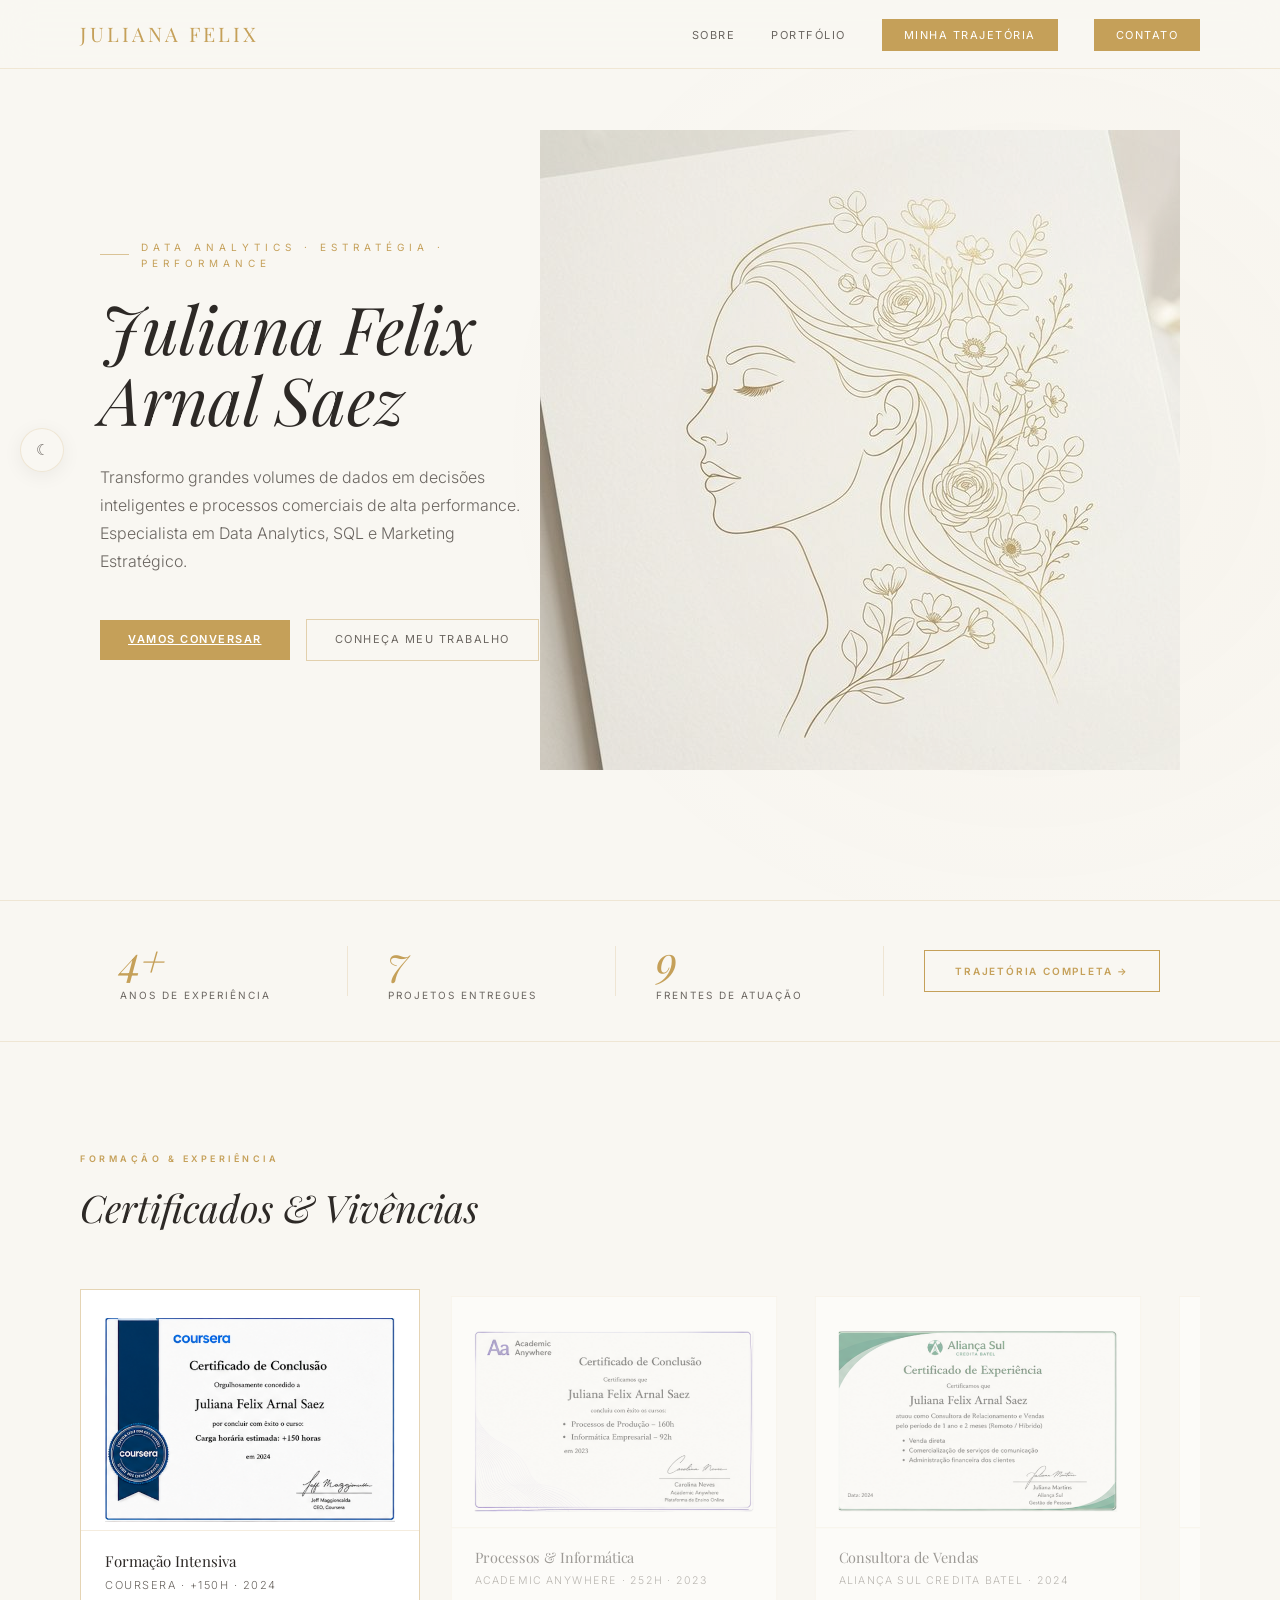
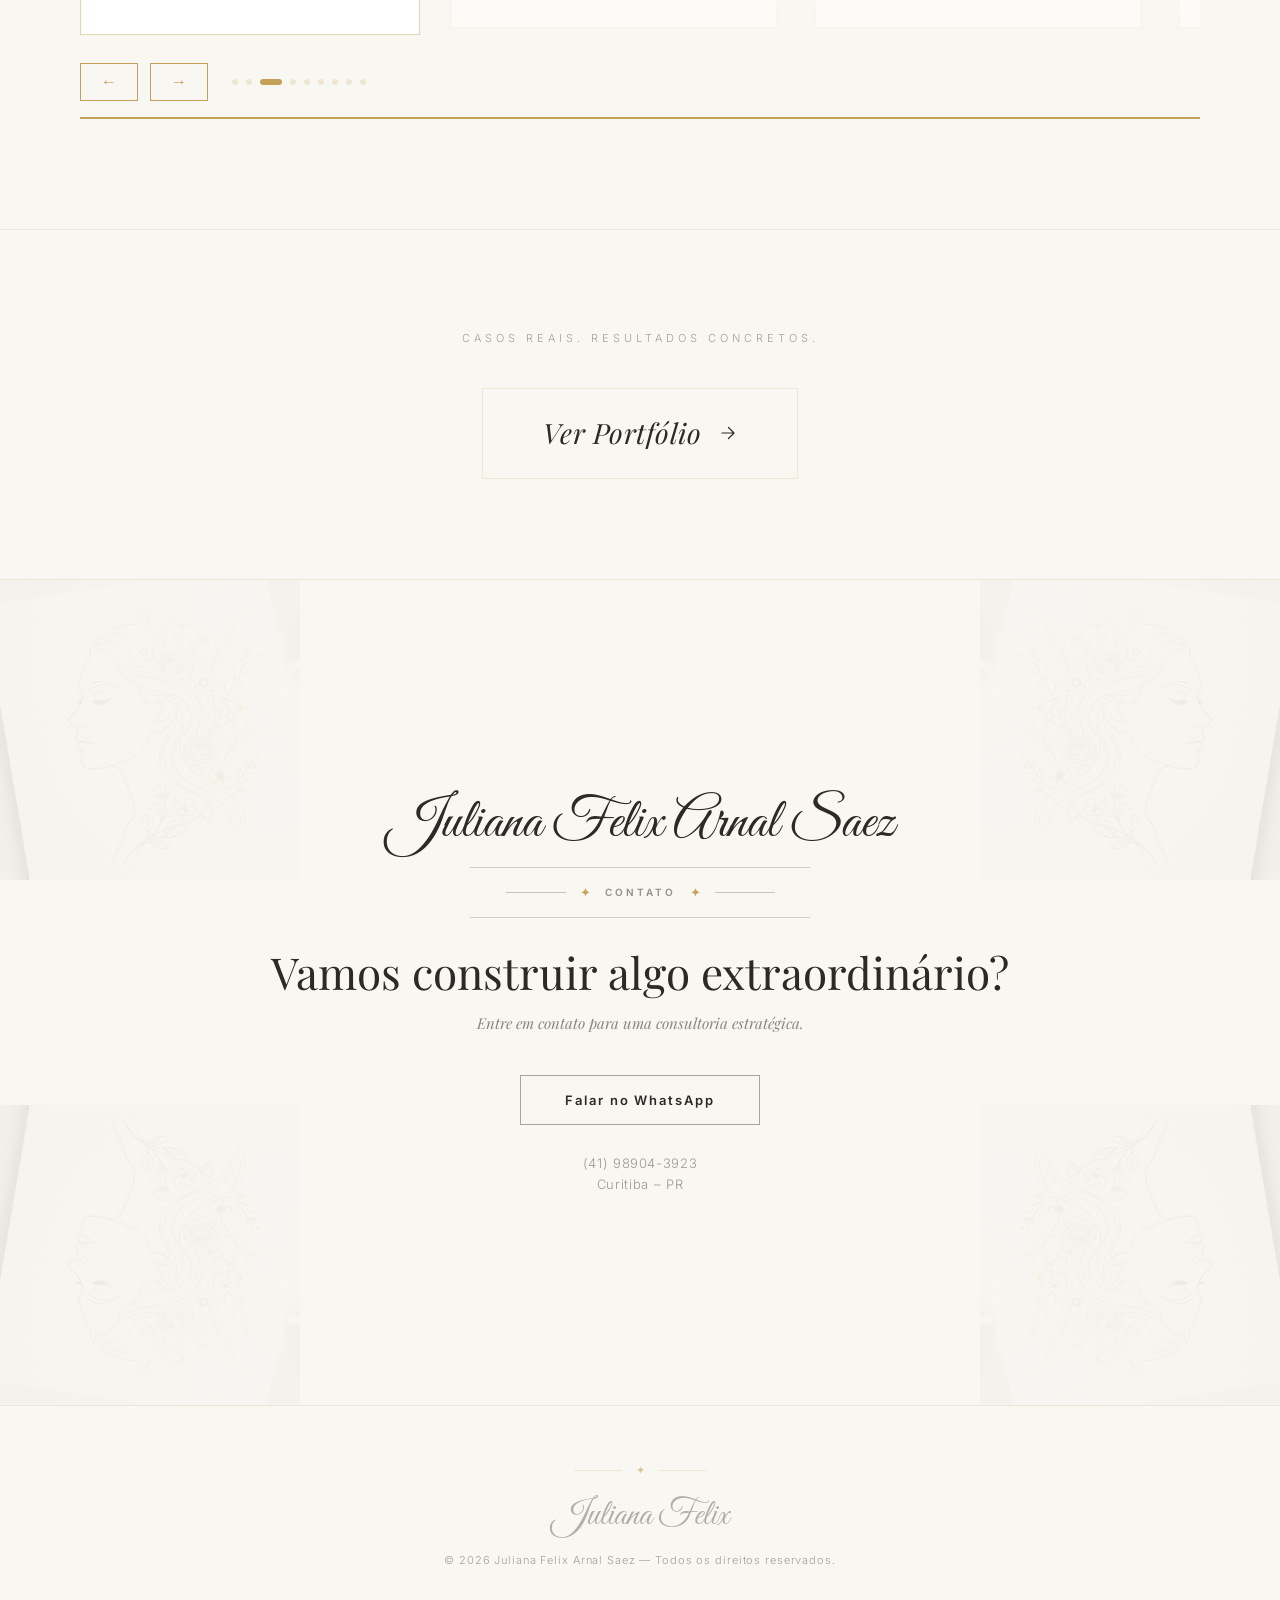
==== commit 18c98117: "Substitui seção processo por botão portfólio animado e ajusta imagem mobile Co-Authored-By: Claude S" ====
--- a/index.html
+++ b/index.html
@@ -50,7 +50,7 @@
                 <p class="hero-description">Transformo grandes volumes de dados em decisões inteligentes e processos comerciais de alta performance. Especialista em Data Analytics, SQL e Marketing Estratégico.</p>
                 <div class="hero-cta">
                     <a href="#contact" class="btn-primary">Vamos Conversar</a>
-                    <a href="#" id="btn-atuacao-hero" class="btn-secondary">Conheça meu trabalho</a>
+                    <a href="minha-trajetoria.html" id="btn-atuacao-hero" class="btn-secondary">Conheça meu trabalho</a>
                 </div>
             </div>
             <div class="hero-image">
@@ -173,32 +173,19 @@
         </section>
 
         <!-- Process Section -->
-        <section id="process" class="process">
+        <section id="portfolio-cta" class="portfolio-cta-section fade-in">
             <div class="container">
-                <div class="section-header">
-                    <h2>Meu Processo de Trabalho</h2>
-                </div>
-                <div class="process-steps">
-                    <div class="step">
-                        <div class="step-number">01</div>
-                        <h4>Diagnóstico</h4>
-                        <p>Entendimento profundo dos desafios e objetivos do seu negócio.</p>
-                    </div>
-                    <div class="step">
-                        <div class="step-number">02</div>
-                        <h4>Planejamento</h4>
-                        <p>Desenvolvimento da estratégia personalizada e definição de métricas.</p>
-                    </div>
-                    <div class="step">
-                        <div class="step-number">03</div>
-                        <h4>Execução</h4>
-                        <p>Implementação técnica e criativa com foco em performance.</p>
-                    </div>
-                    <div class="step">
-                        <div class="step-number">04</div>
-                        <h4>Otimização</h4>
-                        <p>Análise de dados e ajustes constantes para maximizar resultados.</p>
-                    </div>
+                <div class="portfolio-cta-inner">
+                    <p class="portfolio-cta-label">Casos reais. Resultados concretos.</p>
+                    <a href="#" id="btnPortfolio" class="portfolio-cta-btn">
+                        <span class="portfolio-cta-btn__bg"></span>
+                        <span class="portfolio-cta-btn__text">Ver Portfólio</span>
+                        <span class="portfolio-cta-btn__arrow">
+                            <svg width="18" height="18" viewBox="0 0 18 18" fill="none" xmlns="http://www.w3.org/2000/svg">
+                                <path d="M3 9H15M15 9L9.5 3.5M15 9L9.5 14.5" stroke="currentColor" stroke-width="1.2" stroke-linecap="round" stroke-linejoin="round"/>
+                            </svg>
+                        </span>
+                    </a>
                 </div>
             </div>
         </section>
--- a/style.css
+++ b/style.css
@@ -1030,82 +1030,97 @@
 }
 
 /* ── Process ──────────────────────────────────────── */
-.process {
+/* Portfolio CTA Section */
+.portfolio-cta-section {
     background: var(--bg-color);
     border-top: 1px solid var(--border);
-}
-
-.process .section-header h2 {
-    margin-bottom: 0;
-}
-
-.process-steps {
-    display: grid;
-    grid-template-columns: repeat(4, 1fr);
-    gap: 0;
-    margin-top: 60px;
-    border: 1px solid var(--border);
-}
-
-.step {
+    border-bottom: 1px solid var(--border);
+    padding: 100px 0;
+}
+
+.portfolio-cta-inner {
+    display: flex;
+    flex-direction: column;
+    align-items: center;
+    gap: 40px;
+}
+
+.portfolio-cta-label {
+    font-family: 'Inter', sans-serif;
+    font-size: 11px;
+    letter-spacing: 4px;
+    text-transform: uppercase;
+    color: var(--text-muted);
+    opacity: 0.6;
+}
+
+.portfolio-cta-btn {
     position: relative;
-    padding: 40px 36px 44px;
-    border-right: 1px solid var(--border);
-    transition: background 0.3s ease;
-    overflow: hidden;
-}
-
-.step:last-child {
-    border-right: none;
-}
-
-.step:hover {
-    background: rgba(197, 160, 89, 0.03);
-}
-
-.step::after {
-    content: '';
-    position: absolute;
-    bottom: 0;
-    left: 0;
-    width: 0;
-    height: 2px;
-    background: var(--primary);
-    transition: width 0.4s cubic-bezier(0.165, 0.84, 0.44, 1);
-}
-
-.step:hover::after {
-    width: 100%;
-}
-
-.step-number {
+    display: inline-flex;
+    align-items: center;
+    gap: 18px;
+    padding: 22px 60px;
+    text-decoration: none;
+    color: var(--text-main);
     font-family: 'Playfair Display', serif;
-    font-size: 72px;
-    color: rgba(197, 160, 89, 0.08);
-    line-height: 1;
-    margin-bottom: 28px;
-    font-style: italic;
-    display: block;
-    transition: color 0.3s ease;
-}
-
-.step:hover .step-number {
-    color: rgba(197, 160, 89, 0.18);
-}
-
-.step h4 {
-    font-family: 'Playfair Display', serif;
-    font-size: 18px;
+    font-size: 28px;
     font-style: italic;
     font-weight: 400;
-    color: var(--text-main);
-    margin-bottom: 12px;
-}
-
-.step p {
-    font-size: 13px;
-    color: var(--text-muted);
-    line-height: 1.75;
+    border: 1px solid var(--border);
+    overflow: hidden;
+    transition: color 0.4s ease, border-color 0.4s ease;
+    letter-spacing: 0.5px;
+}
+
+.portfolio-cta-btn__bg {
+    position: absolute;
+    inset: 0;
+    background: var(--primary);
+    transform: scaleX(0);
+    transform-origin: left;
+    transition: transform 0.5s cubic-bezier(0.165, 0.84, 0.44, 1);
+    z-index: 0;
+}
+
+.portfolio-cta-btn:hover .portfolio-cta-btn__bg {
+    transform: scaleX(1);
+}
+
+.portfolio-cta-btn:hover {
+    color: #fff;
+    border-color: var(--primary);
+}
+
+.portfolio-cta-btn__text,
+.portfolio-cta-btn__arrow {
+    position: relative;
+    z-index: 1;
+}
+
+.portfolio-cta-btn__arrow {
+    display: flex;
+    align-items: center;
+    transition: transform 0.3s ease;
+}
+
+.portfolio-cta-btn:hover .portfolio-cta-btn__arrow {
+    transform: translateX(6px);
+}
+
+@keyframes pulse-border {
+    0%, 100% { box-shadow: 0 0 0 0 rgba(197, 160, 89, 0); }
+    50%       { box-shadow: 0 0 0 6px rgba(197, 160, 89, 0.12); }
+}
+
+.portfolio-cta-btn {
+    animation: pulse-border 3s ease-in-out infinite;
+}
+
+@media (max-width: 768px) {
+    .portfolio-cta-btn {
+        font-size: 20px;
+        padding: 18px 36px;
+    }
 }
 
 /* Contact */
@@ -2000,7 +2015,14 @@
     }
     .hero-image {
         justify-content: center;
-        margin-top: 40px;
+        margin-top: 24px;
+        width: 100%;
+    }
+    .hero-image img {
+        max-height: 45vh;
+        max-width: 260px;
+        width: 100%;
+        object-fit: contain;
     }
     .hero h1 {
         font-size: 48px;
@@ -2028,12 +2050,7 @@
     .stat-divider {
         display: none;
     }
-    .process-steps {
-        grid-template-columns: 1fr 1fr;
-    }
-    .step {
-        border-bottom: 1px solid var(--border);
-    }
+
     .services-grid {
         grid-template-columns: repeat(2, 1fr);
     }
@@ -2055,9 +2072,6 @@
 }
 
 @media (max-width: 480px) {
-    .process-steps {
-        grid-template-columns: 1fr;
-    }
     .services-grid {
         grid-template-columns: 1fr;
     }
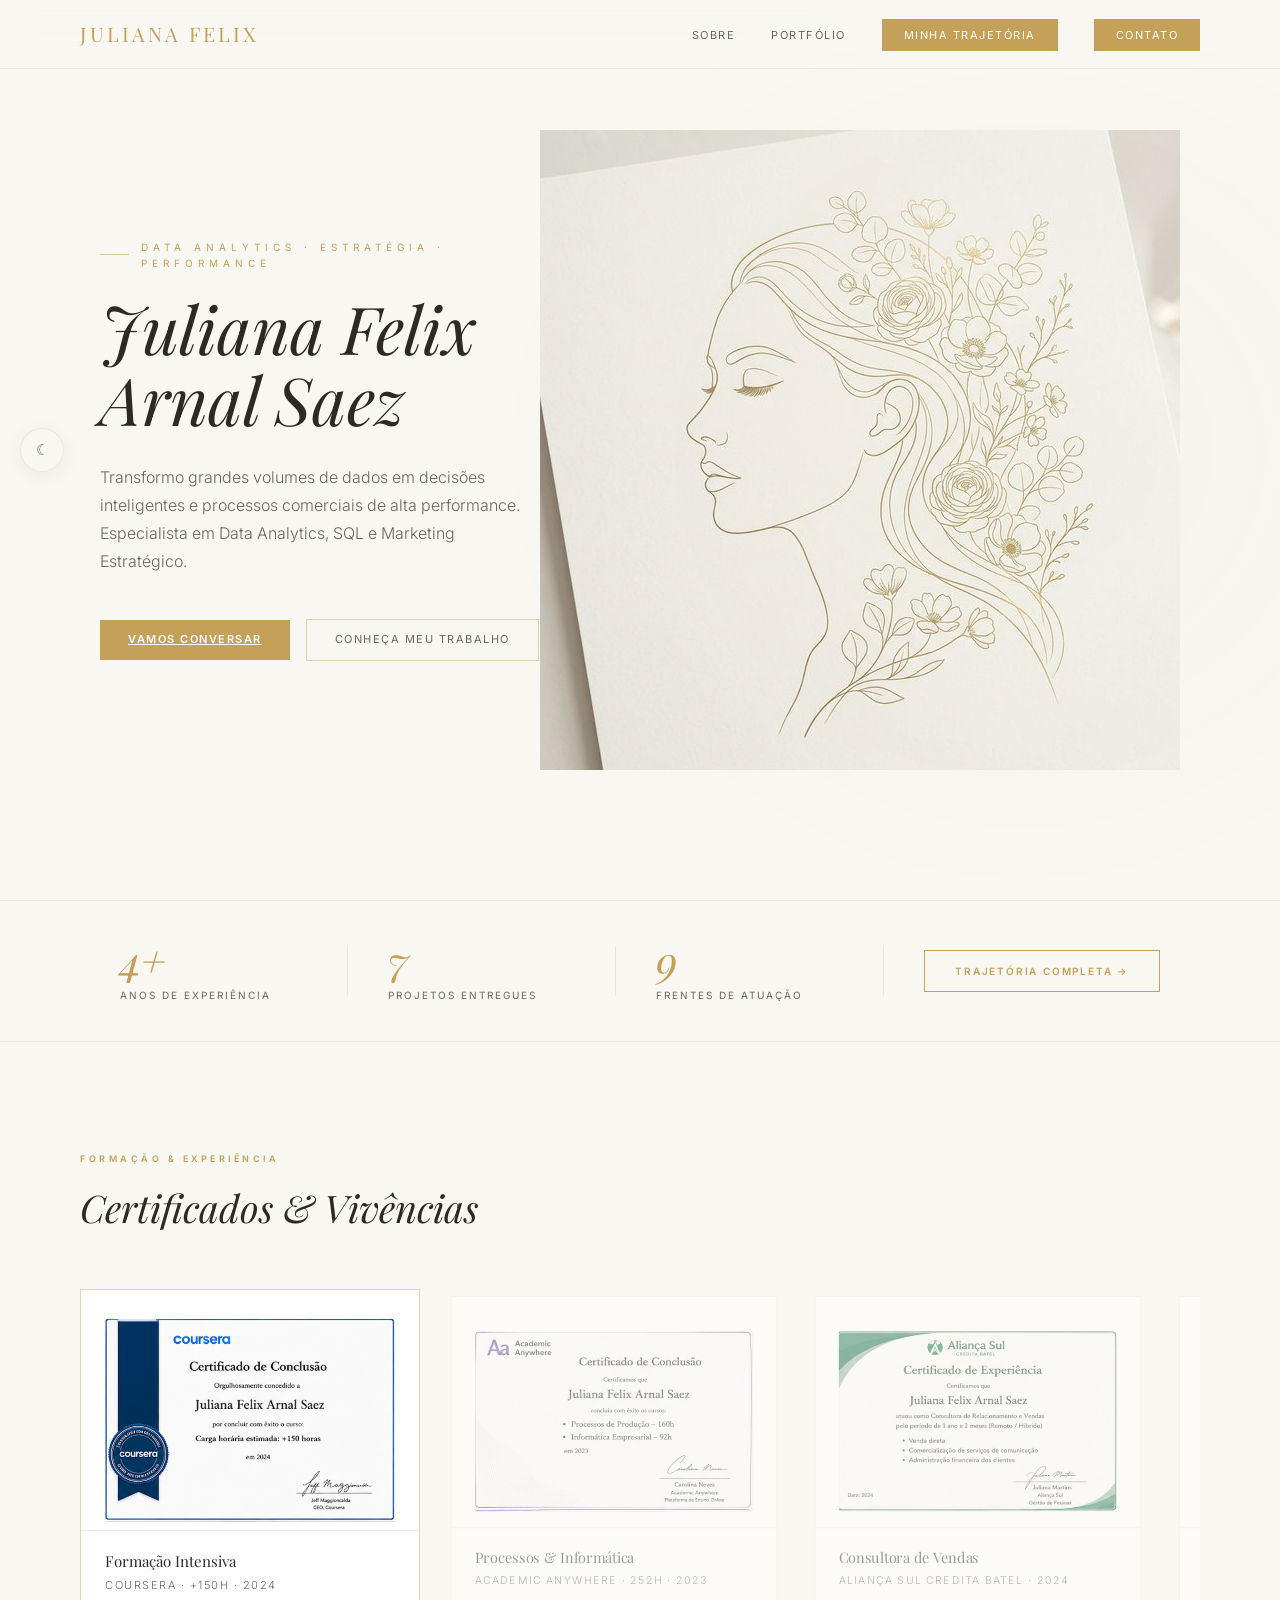
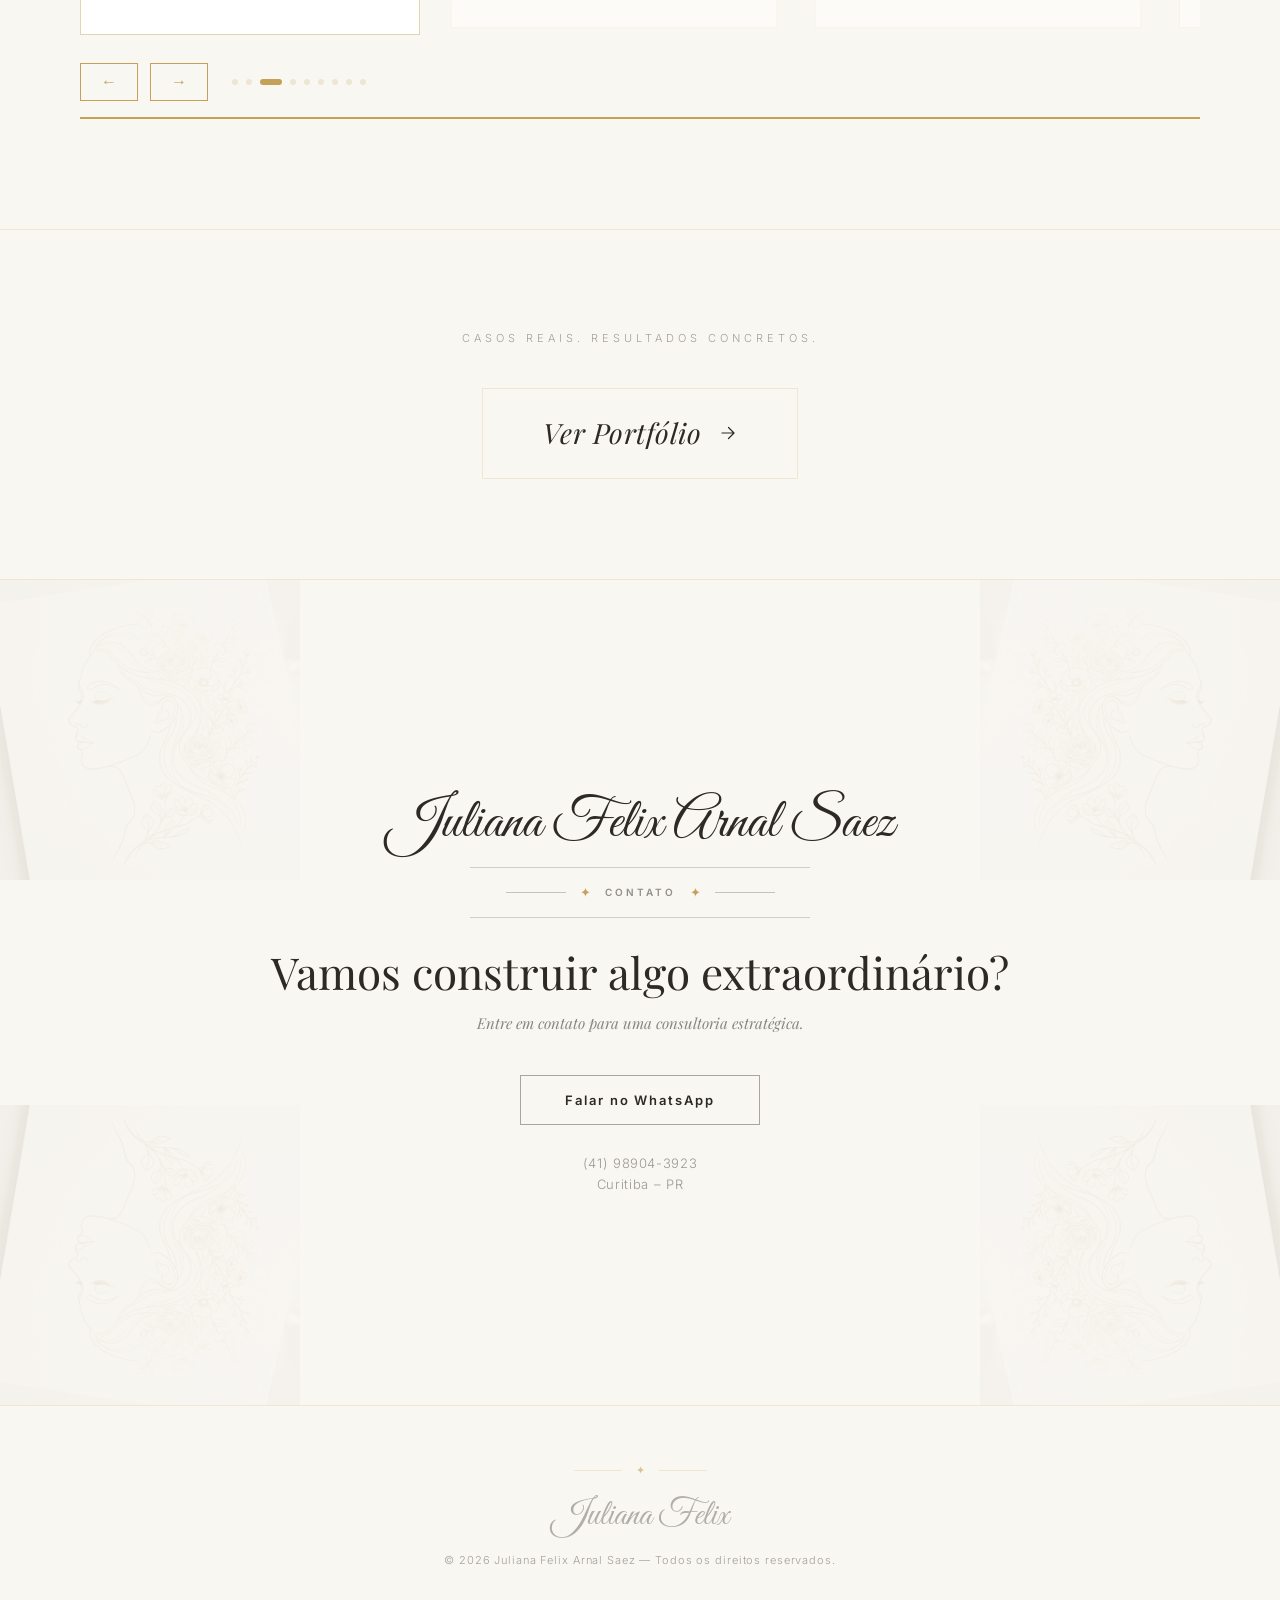
==== commit deea1ca1: "Corrige id do botão Ver Portfólio para abrir modal corretamente Co-Authored-By: Claude Sonnet 4.6 <n" ====
--- a/index.html
+++ b/index.html
@@ -11,7 +11,7 @@
     <link rel="preconnect" href="https://fonts.gstatic.com" crossorigin>
     <link href="https://fonts.googleapis.com/css2?family=Inter:wght@300;400;600&family=Playfair+Display:ital,wght@0,400;0,700;1,400&family=Great+Vibes&display=swap" rel="stylesheet">
     
-    <link rel="stylesheet" href="style.css">
+    <link rel="stylesheet" href="style.css?v=2">
 </head>
 <body>
     <div id="preloader" class="preloader">
@@ -177,7 +177,7 @@
             <div class="container">
                 <div class="portfolio-cta-inner">
                     <p class="portfolio-cta-label">Casos reais. Resultados concretos.</p>
-                    <a href="#" id="btnPortfolio" class="portfolio-cta-btn">
+                    <a href="#" id="btn-portfolio" class="portfolio-cta-btn">
                         <span class="portfolio-cta-btn__bg"></span>
                         <span class="portfolio-cta-btn__text">Ver Portfólio</span>
                         <span class="portfolio-cta-btn__arrow">
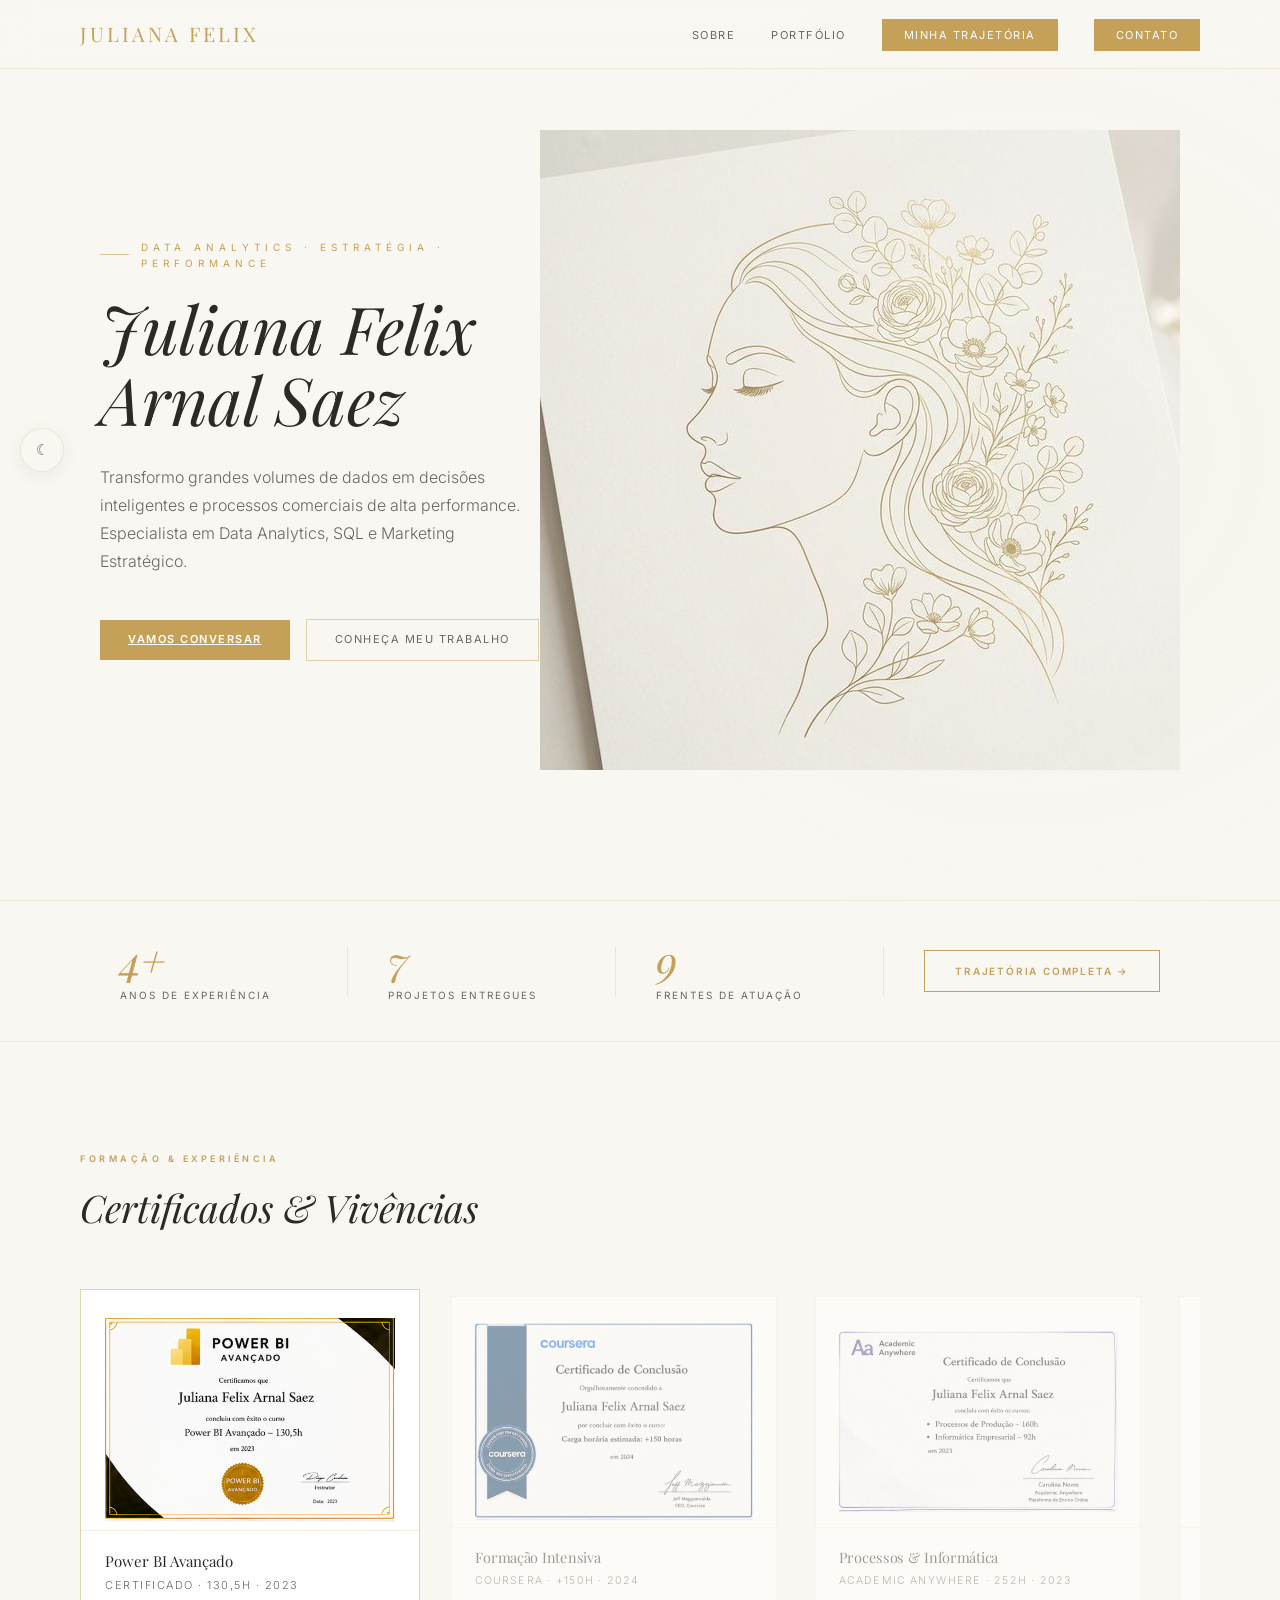
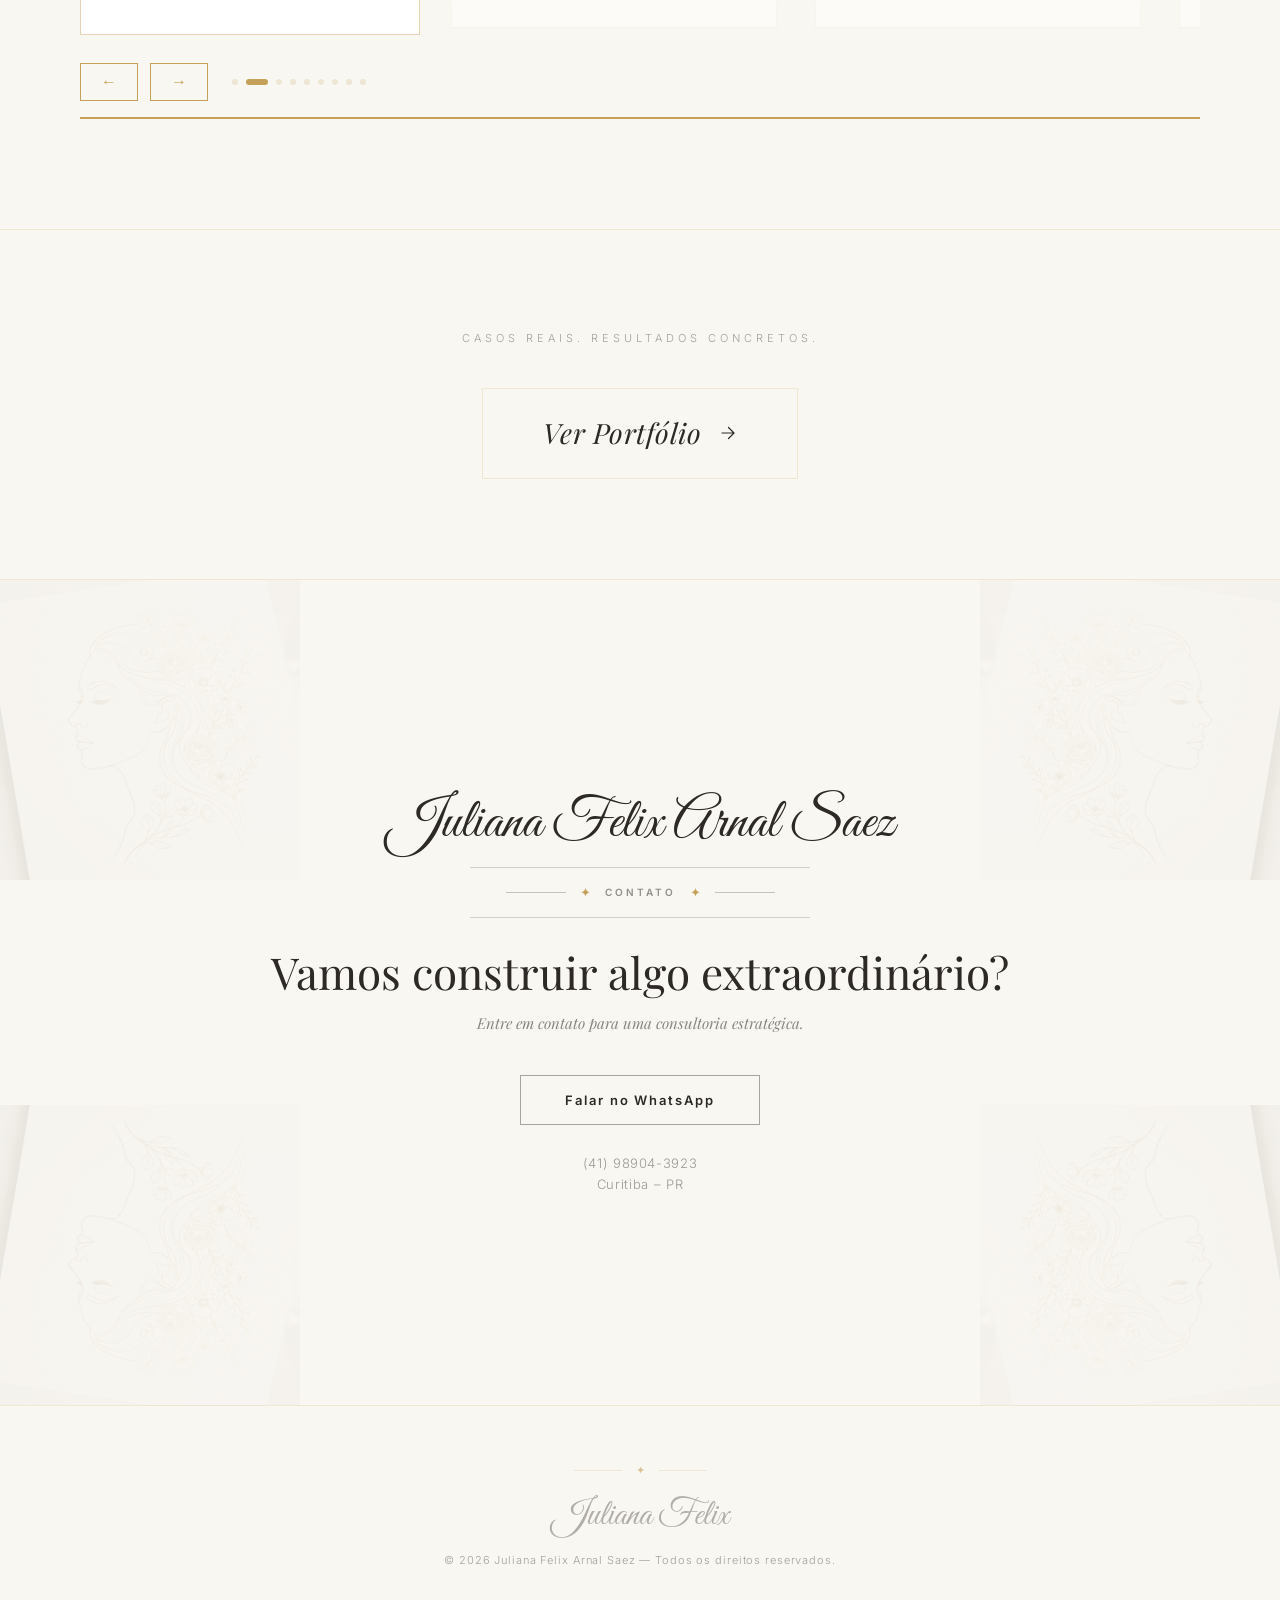
==== commit 653f4339: "Remove seções desnecessárias, ajusta imagem hero mobile e força cache Co-Authored-By: Claude Sonnet " ====
--- a/index.html
+++ b/index.html
@@ -11,7 +11,7 @@
     <link rel="preconnect" href="https://fonts.gstatic.com" crossorigin>
     <link href="https://fonts.googleapis.com/css2?family=Inter:wght@300;400;600&family=Playfair+Display:ital,wght@0,400;0,700;1,400&family=Great+Vibes&display=swap" rel="stylesheet">
     
-    <link rel="stylesheet" href="style.css?v=2">
+    <link rel="stylesheet" href="style.css?v=3">
 </head>
 <body>
     <div id="preloader" class="preloader">
@@ -177,7 +177,7 @@
             <div class="container">
                 <div class="portfolio-cta-inner">
                     <p class="portfolio-cta-label">Casos reais. Resultados concretos.</p>
-                    <a href="#" id="btn-portfolio" class="portfolio-cta-btn">
+                    <a href="#" id="btn-portfolio-cta" class="portfolio-cta-btn">
                         <span class="portfolio-cta-btn__bg"></span>
                         <span class="portfolio-cta-btn__text">Ver Portfólio</span>
                         <span class="portfolio-cta-btn__arrow">
@@ -291,101 +291,6 @@
                 </div>
             </div>
 
-            <!-- Trajetória -->
-            <div class="sobre-section sobre-anim" style="--delay: 0.4s">
-                <h2 class="sobre-section-title">Trajetória Profissional</h2>
-                <div class="stl">
-
-                    <div class="stl-item stl-item--current">
-                        <div class="stl-dot"></div>
-                        <div class="stl-body">
-                            <span class="stl-period">2024 — Presente</span>
-                            <h4 class="stl-role">Data Analyst & Business Intelligence</h4>
-                            <span class="stl-co">Consultoria Autônoma · Curitiba, PR</span>
-                            <p>Dashboards em Power BI e Tableau, análise com SQL e Python, relatórios executivos e suporte à decisão baseada em dados.</p>
-                            <div class="stl-chips"><span>Power BI</span><span>SQL</span><span>Tableau</span><span>Python</span></div>
-                        </div>
-                    </div>
-
-                    <div class="stl-item">
-                        <div class="stl-dot"></div>
-                        <div class="stl-body">
-                            <span class="stl-period">2024 · 1 ano e 2 meses</span>
-                            <h4 class="stl-role">Consultora de Relacionamento e Vendas</h4>
-                            <span class="stl-co">Aliança Sul Credita Batel · Curitiba, PR</span>
-                            <p>Venda direta, comercialização de serviços de comunicação e administração financeira dos clientes.</p>
-                            <div class="stl-chips"><span>Vendas</span><span>CRM</span><span>Financeiro</span></div>
-                        </div>
-                    </div>
-
-                    <div class="stl-item">
-                        <div class="stl-dot"></div>
-                        <div class="stl-body">
-                            <span class="stl-period">2024 · 7 meses</span>
-                            <h4 class="stl-role">SDR & Atendimento Digital</h4>
-                            <span class="stl-co">AIBEAUTY Inovação Online</span>
-                            <p>Atendimento via chat, organização de leads, prospecção outbound e controle financeiro operacional.</p>
-                            <div class="stl-chips"><span>SDR</span><span>Leads</span><span>Atendimento Digital</span></div>
-                        </div>
-                    </div>
-
-                    <div class="stl-item">
-                        <div class="stl-dot"></div>
-                        <div class="stl-body">
-                            <span class="stl-period">2024 · Freelancer</span>
-                            <h4 class="stl-role">Consultoria & Fechamento</h4>
-                            <span class="stl-co">ADB Turismo · Jn Wave Company</span>
-                            <p>Consultoria de fechamento, cadastro de clientes e vendas diretas em turismo e varejo de moda.</p>
-                            <div class="stl-chips"><span>Consultoria</span><span>Fechamento</span><span>E-commerce</span></div>
-                        </div>
-                    </div>
-
-                    <div class="stl-item">
-                        <div class="stl-dot"></div>
-                        <div class="stl-body">
-                            <span class="stl-period">2022 — 2024</span>
-                            <h4 class="stl-role">Gestora de Vendas & Estratégia Comercial</h4>
-                            <span class="stl-co">Setor Comercial · Curitiba, PR</span>
-                            <p>Liderança de equipe SDR, playbook de vendas, gestão de pipeline no CRM. Taxa de fechamento elevada em mais de 30%.</p>
-                            <div class="stl-chips"><span>Gestão</span><span>SDR</span><span>KPIs</span><span>CRM</span></div>
-                        </div>
-                    </div>
-
-                    <div class="stl-item">
-                        <div class="stl-dot"></div>
-                        <div class="stl-body">
-                            <span class="stl-period">2020 — 2022</span>
-                            <h4 class="stl-role">Especialista em Marketing Digital</h4>
-                            <span class="stl-co">Agência / Projetos Próprios</span>
-                            <p>Campanhas pagas (Google Ads e Meta Ads), SEO, análise de performance e relatórios de ROI.</p>
-                            <div class="stl-chips"><span>Google Ads</span><span>Meta Ads</span><span>SEO</span><span>Analytics</span></div>
-                        </div>
-                    </div>
-
-                    <div class="stl-item">
-                        <div class="stl-dot"></div>
-                        <div class="stl-body">
-                            <span class="stl-period">Contínuo</span>
-                            <h4 class="stl-role">E-commerce & Marketplace</h4>
-                            <span class="stl-co">Projetos próprios · Segmento Esportivo</span>
-                            <p>Gestão de vendas online, otimização de anúncios em marketplaces (ML, Shopee, Amazon) e operações COD.</p>
-                            <div class="stl-chips"><span>Marketplace</span><span>COD</span><span>Logística</span></div>
-                        </div>
-                    </div>
-
-                    <div class="stl-item stl-item--last">
-                        <div class="stl-dot"></div>
-                        <div class="stl-body">
-                            <span class="stl-period">Anterior</span>
-                            <h4 class="stl-role">Retenção & Renegociação de Contratos</h4>
-                            <span class="stl-co">Claro Brasil</span>
-                            <p>Atendimento sob pressão, argumentação técnica e recuperação de clientes em risco de churn.</p>
-                            <div class="stl-chips"><span>Retenção</span><span>Renegociação</span><span>Churn</span></div>
-                        </div>
-                    </div>
-
-                </div>
-            </div>
 
             <!-- Valores -->
             <div class="sobre-section sobre-anim" style="--delay: 0.5s">
@@ -746,6 +651,6 @@
     </div>
 
 
-    <script src="script.js"></script>
+    <script src="script.js?v=2"></script>
 </body>
 </html>
--- a/style.css
+++ b/style.css
@@ -2015,14 +2015,16 @@
     }
     .hero-image {
         justify-content: center;
-        margin-top: 24px;
+        margin-top: 32px;
+        margin-bottom: 40px;
         width: 100%;
     }
     .hero-image img {
-        max-height: 45vh;
-        max-width: 260px;
-        width: 100%;
+        max-height: 36vh;
+        max-width: 220px;
+        width: 70%;
         object-fit: contain;
+        opacity: 0.85;
     }
     .hero h1 {
         font-size: 48px;
